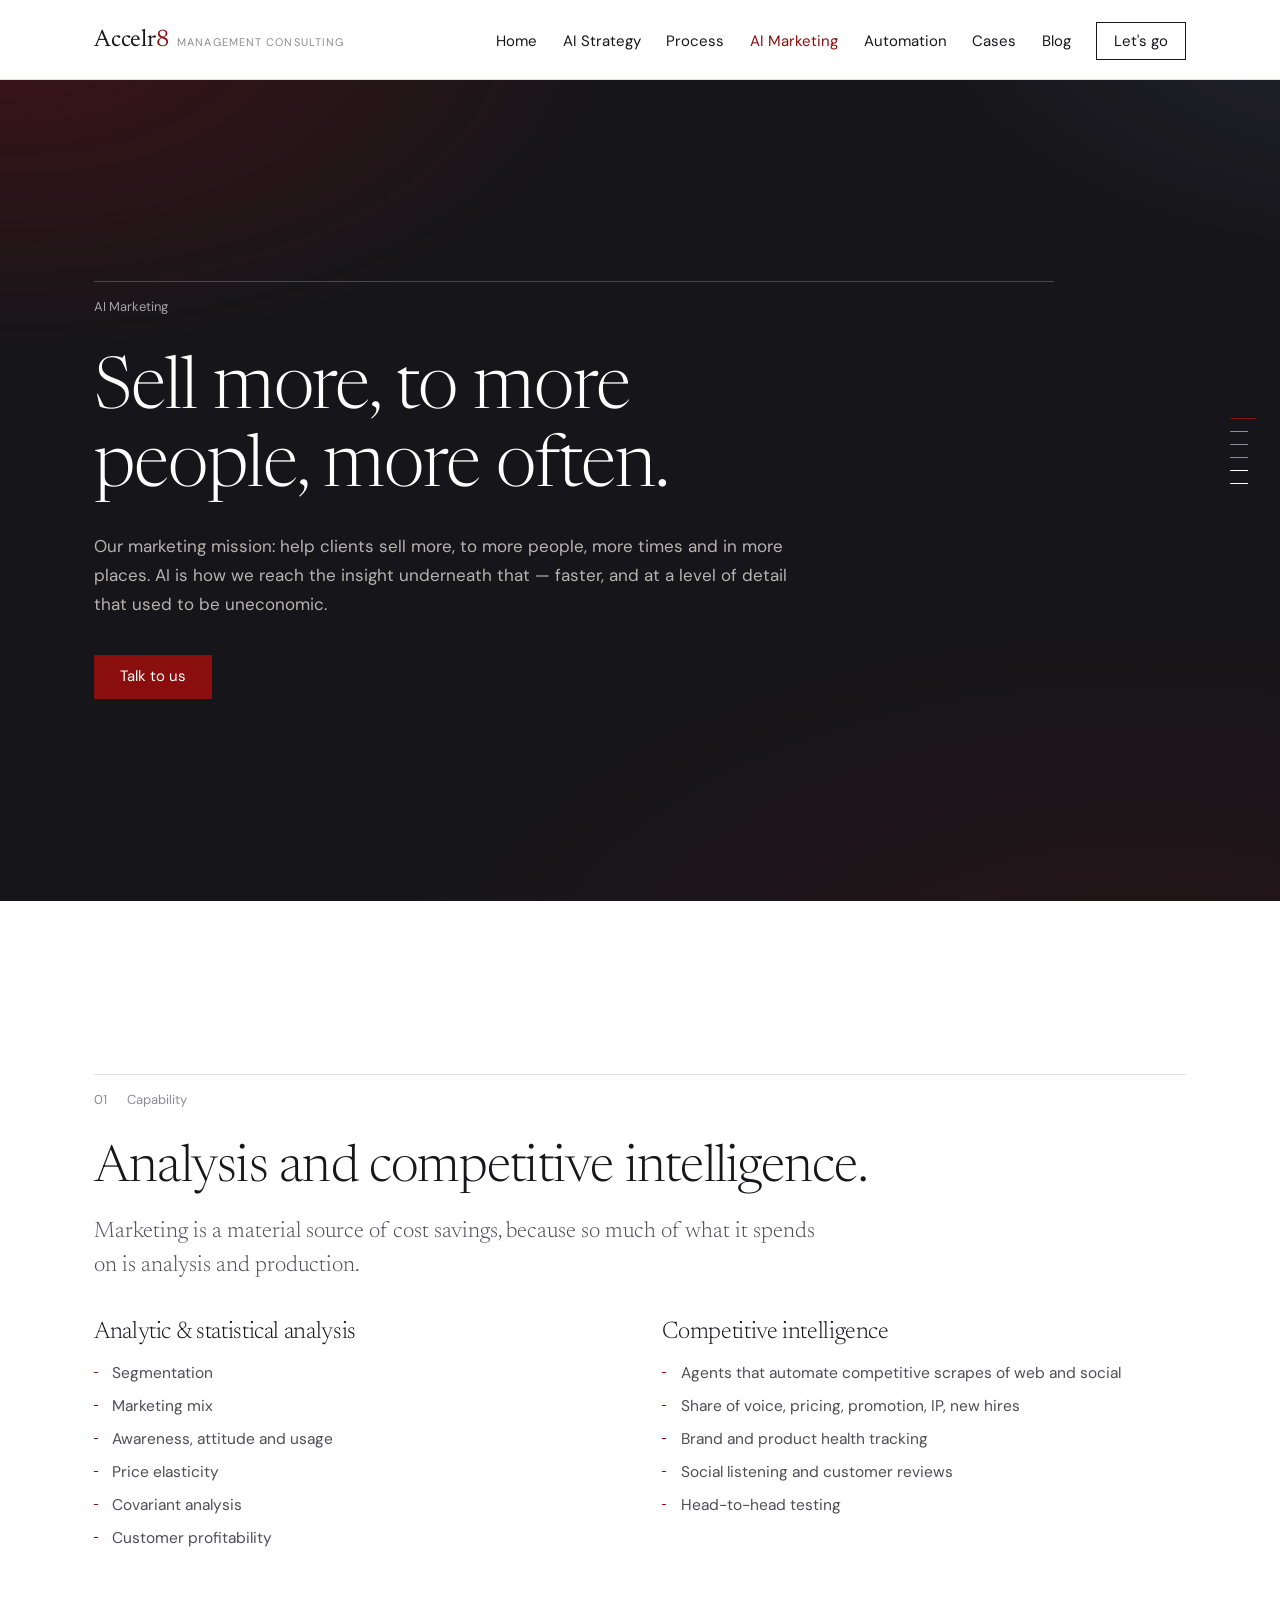
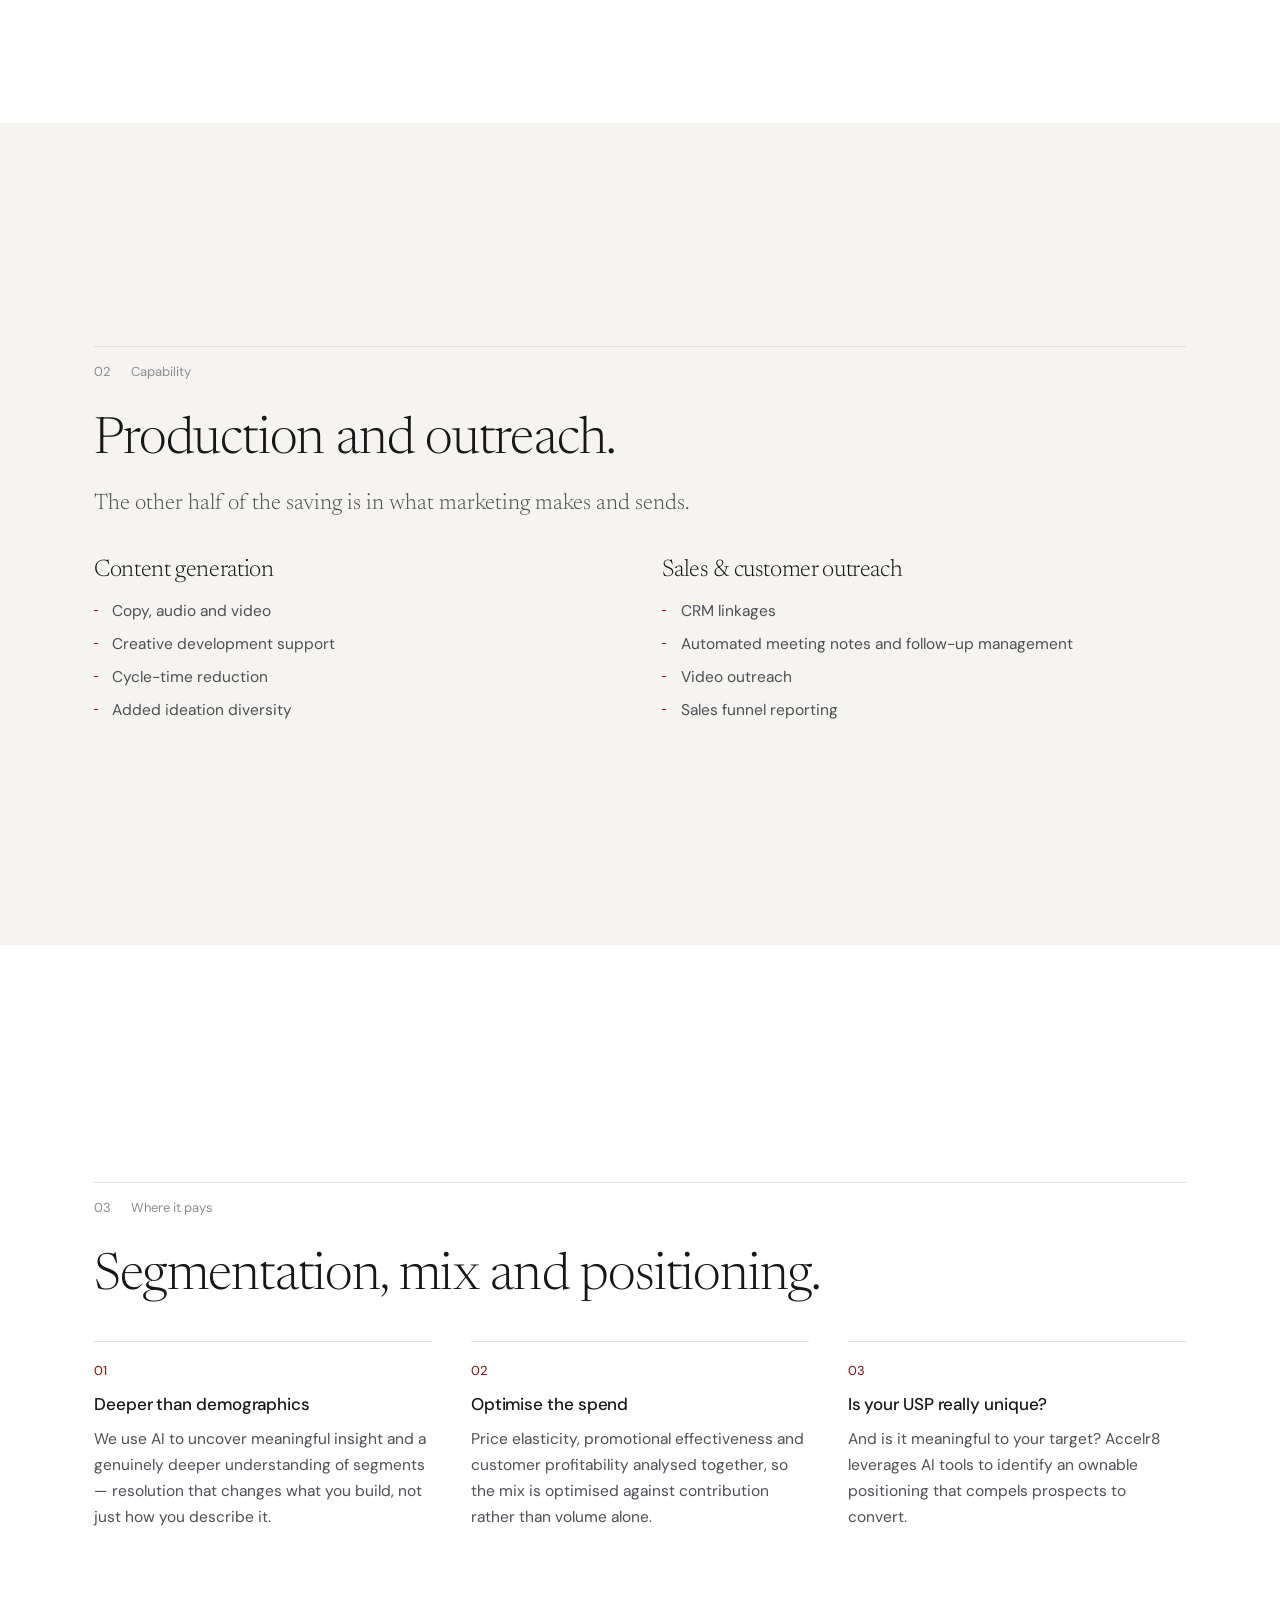
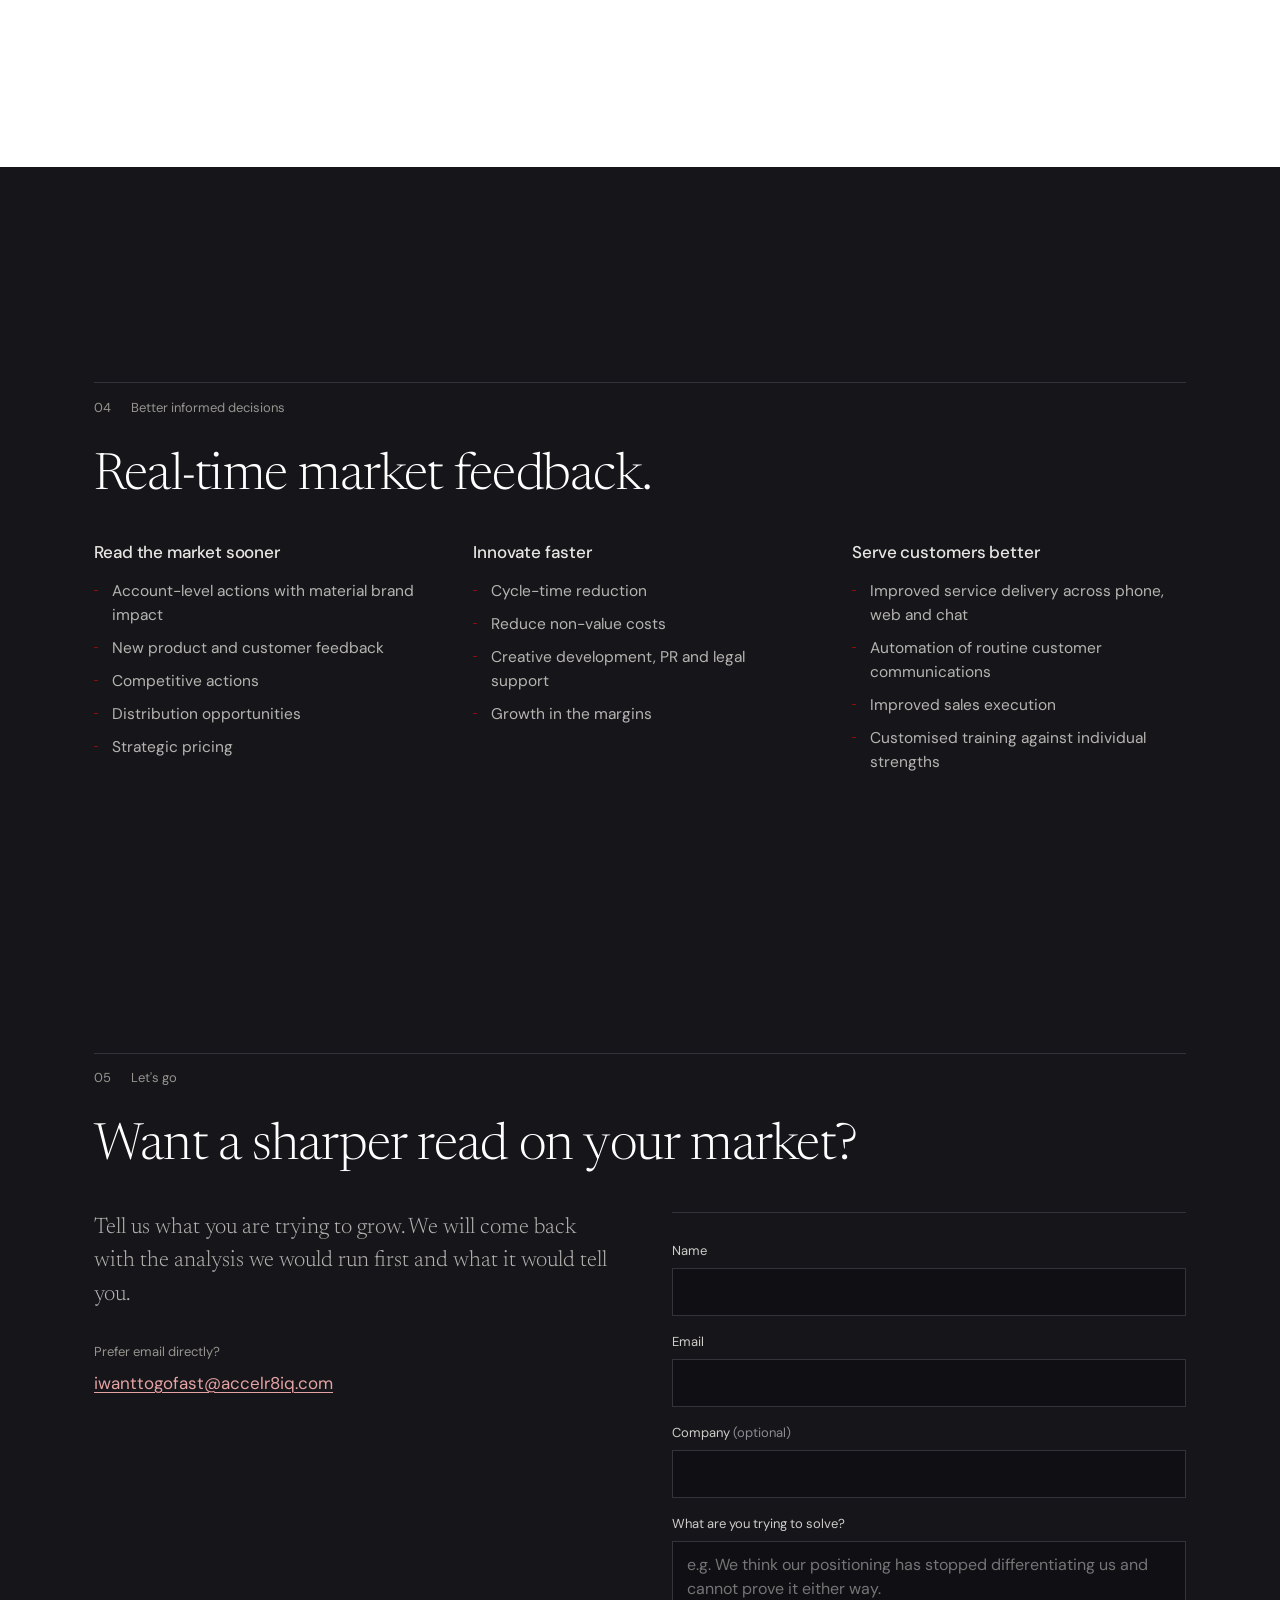
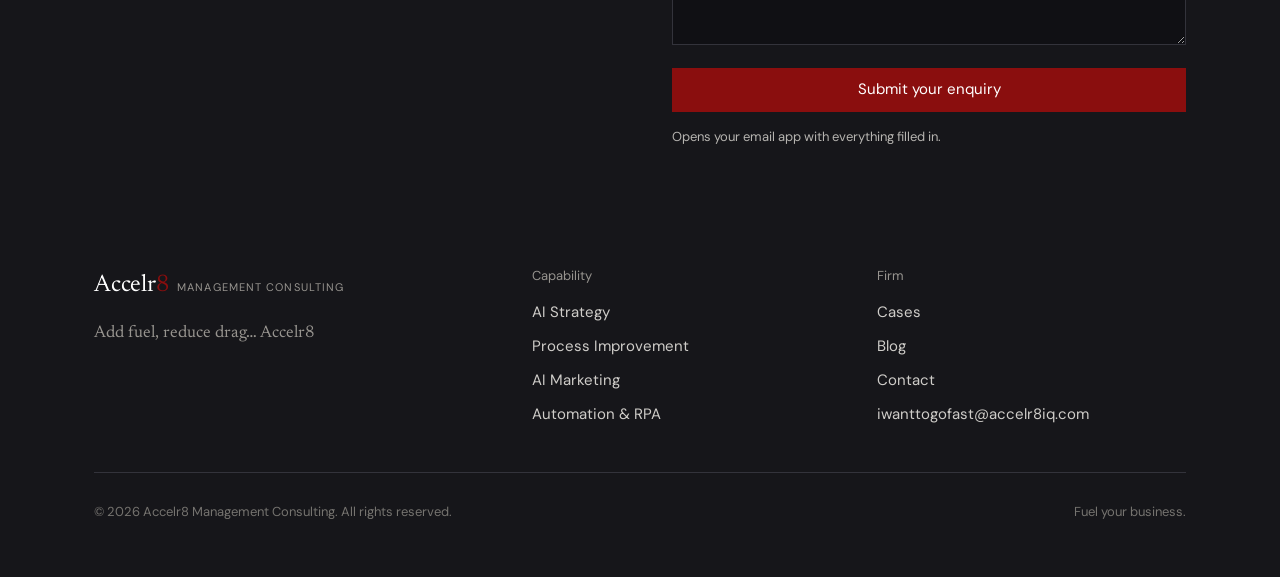
==== ai-marketing.html @ d25fd3f3 "Add AI Strategy, Process, Marketing and Automation pages Mirrors the original site's information arc" ====
<!DOCTYPE html>
<html lang="en">
<head>
<meta charset="UTF-8" />
<meta name="viewport" content="width=device-width, initial-scale=1" />
<title>AI Marketing — Accelr8 Management Consulting</title>
<meta name="description" content="Segmentation, marketing mix, brand positioning and competitive intelligence powered by AI. Accelr8 helps clients sell more, to more people, more often." />
<meta name="theme-color" content="#8a0e0e" />
<meta property="og:title" content="AI Marketing — Accelr8 Management Consulting" />
<meta property="og:description" content="Segmentation, marketing mix, brand positioning and competitive intelligence powered by AI. Accelr8 helps clients sell more, to more people, more often." />
<meta property="og:type" content="website" />
<link rel="icon" href="data:image/svg+xml,%3Csvg xmlns='http://www.w3.org/2000/svg' viewBox='0 0 32 32'%3E%3Crect width='32' height='32' fill='%2316161a'/%3E%3Ctext x='16' y='23' font-family='Georgia,serif' font-size='19' fill='%238a0e0e' text-anchor='middle'%3E8%3C/text%3E%3C/svg%3E" />
<link rel="preconnect" href="https://fonts.googleapis.com" />
<link rel="preconnect" href="https://fonts.gstatic.com" crossorigin />
<link href="https://fonts.googleapis.com/css2?family=Newsreader:ital,opsz,wght@0,6..72,200..500;1,6..72,200..400&family=DM+Sans:wght@400;500&display=swap" rel="stylesheet" />
<link rel="stylesheet" href="styles.css?v=1787877677" />
</head>
<body>
<a class="skip-link" href="#main">Skip to content</a>

<header class="site-header">
  <div class="wrap header-inner">
    <a class="brand" href="index.html" aria-label="Accelr8 Management Consulting home">
      <span class="brand-mark">Accelr<span class="n8">8</span></span>
      <span class="brand-sub">Management Consulting</span>
    </a>
    <button class="nav-toggle" type="button" aria-expanded="false" aria-controls="site-nav" aria-label="Open menu">
      <span></span><span></span><span></span>
    </button>
    <nav class="site-nav" id="site-nav" aria-label="Main">
      <ul>
        <li><a href="index.html">Home</a></li>
        <li><a href="ai-strategy.html">AI Strategy</a></li>
        <li><a href="process-improvement.html">Process</a></li>
        <li><a href="ai-marketing.html" aria-current="page">AI Marketing</a></li>
        <li><a href="automation.html">Automation</a></li>
        <li><a href="cases.html">Cases</a></li>
        <li><a href="blog.html">Blog</a></li>
        <li><a class="nav-cta" href="index.html#contact">Let's go</a></li>
      </ul>
    </nav>
  </div>
</header>

<main id="main">

  <section class="hero hero-page" data-nav-label="AI Marketing">
    <div class="wrap">
      <div class="hero-inner">
        <div class="hero-rule"><span>AI Marketing</span></div>
        <h1 class="d1">Sell more, to more people, more often.</h1>
        <p class="hero-lede">
          Our marketing mission: help clients sell more, to more people, more
          times and in more places. AI is how we reach the insight underneath
          that &mdash; faster, and at a level of detail that used to be
          uneconomic.
        </p>
        <div class="actions">
          <a class="btn btn-primary" href="#contact">Talk to us</a>
        </div>
      </div>
    </div>
  </section>

  <section data-nav-label="Analysis & intelligence">
    <div class="wrap">
      <div class="sec-head">
        <div class="rule-top"><span class="sec-n">01</span><span class="sec-label">Capability</span></div>
        <div class="head-split">
          <h2 class="d2">Analysis and competitive intelligence.</h2>
          <p class="lede">
            Marketing is a material source of cost savings, because so much of
            what it spends on is analysis and production.
          </p>
        </div>
      </div>
      <div class="cols cols-2">
        <div>
          <h3 class="d3" style="font-size:1.5rem;margin-bottom:.5rem">Analytic &amp; statistical analysis</h3>
          <ul class="marks">
            <li>Segmentation</li>
            <li>Marketing mix</li>
            <li>Awareness, attitude and usage</li>
            <li>Price elasticity</li>
            <li>Covariant analysis</li>
            <li>Customer profitability</li>
          </ul>
        </div>
        <div>
          <h3 class="d3" style="font-size:1.5rem;margin-bottom:.5rem">Competitive intelligence</h3>
          <ul class="marks">
            <li>Agents that automate competitive scrapes of web and social</li>
            <li>Share of voice, pricing, promotion, IP, new hires</li>
            <li>Brand and product health tracking</li>
            <li>Social listening and customer reviews</li>
            <li>Head-to-head testing</li>
          </ul>
        </div>
      </div>
    </div>
  </section>

  <section class="band-wash" data-nav-label="Production & outreach">
    <div class="wrap">
      <div class="sec-head">
        <div class="rule-top"><span class="sec-n">02</span><span class="sec-label">Capability</span></div>
        <div class="head-split">
          <h2 class="d2">Production and outreach.</h2>
          <p class="lede">The other half of the saving is in what marketing makes and sends.</p>
        </div>
      </div>
      <div class="cols cols-2">
        <div>
          <h3 class="d3" style="font-size:1.5rem;margin-bottom:.5rem">Content generation</h3>
          <ul class="marks">
            <li>Copy, audio and video</li>
            <li>Creative development support</li>
            <li>Cycle-time reduction</li>
            <li>Added ideation diversity</li>
          </ul>
        </div>
        <div>
          <h3 class="d3" style="font-size:1.5rem;margin-bottom:.5rem">Sales &amp; customer outreach</h3>
          <ul class="marks">
            <li>CRM linkages</li>
            <li>Automated meeting notes and follow-up management</li>
            <li>Video outreach</li>
            <li>Sales funnel reporting</li>
          </ul>
        </div>
      </div>
    </div>
  </section>

  <section data-nav-label="Segmentation, mix, positioning">
    <div class="wrap">
      <div class="sec-head">
        <div class="rule-top"><span class="sec-n">03</span><span class="sec-label">Where it pays</span></div>
        <h2 class="d2 statement-wide">Segmentation, mix and positioning.</h2>
      </div>
      <ul class="ruled-grid g3">
        <li>
          <span class="idx">01</span>
          <h3 class="t1">Deeper than demographics</h3>
          <p>We use AI to uncover meaningful insight and a genuinely deeper understanding of segments &mdash; resolution that changes what you build, not just how you describe it.</p>
        </li>
        <li>
          <span class="idx">02</span>
          <h3 class="t1">Optimise the spend</h3>
          <p>Price elasticity, promotional effectiveness and customer profitability analysed together, so the mix is optimised against contribution rather than volume alone.</p>
        </li>
        <li>
          <span class="idx">03</span>
          <h3 class="t1">Is your USP really unique?</h3>
          <p>And is it meaningful to your target? Accelr8 leverages AI tools to identify an ownable positioning that compels prospects to convert.</p>
        </li>
      </ul>
    </div>
  </section>

  <section class="band-night" data-nav-label="Real-time market feedback">
    <div class="wrap">
      <div class="sec-head">
        <div class="rule-top"><span class="sec-n">04</span><span class="sec-label">Better informed decisions</span></div>
        <h2 class="d2 statement-wide">Real-time market feedback.</h2>
      </div>
      <div class="cols cols-3">
        <div>
          <h3 class="t1" style="margin-bottom:.35rem">Read the market sooner</h3>
          <ul class="marks">
            <li>Account-level actions with material brand impact</li>
            <li>New product and customer feedback</li>
            <li>Competitive actions</li>
            <li>Distribution opportunities</li>
            <li>Strategic pricing</li>
          </ul>
        </div>
        <div>
          <h3 class="t1" style="margin-bottom:.35rem">Innovate faster</h3>
          <ul class="marks">
            <li>Cycle-time reduction</li>
            <li>Reduce non-value costs</li>
            <li>Creative development, PR and legal support</li>
            <li>Growth in the margins</li>
          </ul>
        </div>
        <div>
          <h3 class="t1" style="margin-bottom:.35rem">Serve customers better</h3>
          <ul class="marks">
            <li>Improved service delivery across phone, web and chat</li>
            <li>Automation of routine customer communications</li>
            <li>Improved sales execution</li>
            <li>Customised training against individual strengths</li>
          </ul>
        </div>
      </div>
    </div>
  </section>

  <section class="band-night" id="contact" data-nav-label="Let's go">
    <div class="wrap">
      <div class="sec-head">
        <div class="rule-top"><span class="sec-n">05</span><span class="sec-label">Let's go</span></div>
        <h2 class="d2">Want a sharper read on your market?</h2>
      </div>
      <div class="contact-grid">
        <div>
          <p class="lede">Tell us what you are trying to grow. We will come back with the analysis we would run first and what it would tell you.</p>
          <div class="contact-direct">
            <p class="k">Prefer email directly?</p>
            <a href="mailto:iwanttogofast@accelr8iq.com">iwanttogofast@accelr8iq.com</a>
          </div>
        </div>
        <form class="form-shell" id="enquiry-form" novalidate>
          <div class="field">
            <label for="ef-name">Name</label>
            <input type="text" id="ef-name" name="name" autocomplete="name" required />
          </div>
          <div class="field">
            <label for="ef-email">Email</label>
            <input type="email" id="ef-email" name="email" autocomplete="email" required />
          </div>
          <div class="field">
            <label for="ef-company">Company <span class="opt">(optional)</span></label>
            <input type="text" id="ef-company" name="company" autocomplete="organization" />
          </div>
          <div class="field">
            <label for="ef-message">What are you trying to solve?</label>
            <textarea id="ef-message" name="message" required placeholder="e.g. We think our positioning has stopped differentiating us and cannot prove it either way."></textarea>
          </div>
          <button class="btn btn-primary" type="submit" style="width:100%">Submit your enquiry</button>
          <p class="form-note" id="form-note">Opens your email app with everything filled in.</p>
        </form>
      </div>
    </div>
  </section>

</main>

<footer class="site-footer">
  <div class="wrap">
    <div class="footer-top">
      <div>
        <span class="brand">
          <span class="brand-mark">Accelr<span class="n8">8</span></span>
          <span class="brand-sub">Management Consulting</span>
        </span>
        <p class="footer-tag">Add fuel, reduce drag&hellip; Accelr8</p>
      </div>
      <div class="footer-col">
        <h4>Capability</h4>
        <ul>
          <li><a href="ai-strategy.html">AI Strategy</a></li>
          <li><a href="process-improvement.html">Process Improvement</a></li>
          <li><a href="ai-marketing.html">AI Marketing</a></li>
          <li><a href="automation.html">Automation &amp; RPA</a></li>
        </ul>
      </div>
      <div class="footer-col">
        <h4>Firm</h4>
        <ul>
          <li><a href="cases.html">Cases</a></li>
          <li><a href="blog.html">Blog</a></li>
          <li><a href="index.html#contact">Contact</a></li>
          <li><a href="mailto:iwanttogofast@accelr8iq.com">iwanttogofast@accelr8iq.com</a></li>
        </ul>
      </div>
    </div>
    <div class="footer-bottom">
      <span>&copy; <span id="year">2026</span> Accelr8 Management Consulting. All rights reserved.</span>
      <span>Fuel your business.</span>
    </div>
  </div>
</footer>

<script src="script.js?v=1787877677"></script>
</body>
</html>
---- styles.css ----
/* =========================================================
   Accelr8 Management Consulting

   Type:  Newsreader (serif) for statements, DM Sans for text
          and interface. Display weights stay at 300–400 —
          weight, not size, is what reads as institutional.
   Colour: warm neutrals, with #8A0E0E carried over from
          accelr8iq.com and used sparingly.
   ========================================================= */

:root {
  --ink:       #17171a;
  --ink-soft:  #4e4e55;
  --ink-mute:  #8b8b93;
  --crimson:   #8a0e0e;
  --crimson-d: #6d0b0b;
  --night:     #16161a;
  --night-2:   #1e1e23;
  --paper:     #ffffff;
  --wash:      #f6f4f1;   /* warm off-white */
  --wash-2:    #efece7;
  --line:      #e3e0da;
  --line-d:    #33333b;

  --wrap: 1220px;
  --gut: clamp(1.25rem, 5vw, 4.5rem);
  --header-h: 78px;

  --pad-section: clamp(2.4rem, 6vh, 6rem);
  --gap-head:    clamp(1.5rem, 4vh, 3.25rem);
  --gap-grid:    clamp(1.25rem, 3vh, 2.75rem);
  --pad-field:   clamp(0.6rem, 1.6vh, 1.15rem);

  --serif: "Newsreader", Georgia, "Times New Roman", serif;
  --sans:  "DM Sans", -apple-system, BlinkMacSystemFont, "Segoe UI", Helvetica, Arial, sans-serif;
}

*, *::before, *::after { box-sizing: border-box; }

/* Scrolling is animated in JS: native smooth scrolling is cancelled by
   scroll-snap, so the page would simply never move. */
html { scroll-behavior: auto; -webkit-text-size-adjust: 100%; }
@media (prefers-reduced-motion: reduce) {
  *, *::before, *::after { animation-duration: .01ms !important; transition-duration: .01ms !important; }
}

body {
  margin: 0;
  font-family: var(--sans);
  font-size: 1.0625rem;
  line-height: 1.68;
  font-weight: 400;
  color: var(--ink);
  background: var(--paper);
  -webkit-font-smoothing: antialiased;
}

img, video { max-width: 100%; display: block; }

/* ---------- type ---------- */

h1, h2, h3, h4 { margin: 0; font-weight: 400; }

.d1, .d2, .d3 {
  font-family: var(--serif);
  font-weight: 300;
  line-height: 1.08;
  letter-spacing: -0.015em;
  text-wrap: balance;
}
.d1 { font-size: clamp(2.75rem, 5.6vw, 4.75rem); }
.d2 { font-size: clamp(2.1rem, 4vw, 3.35rem); }
.d3 { font-size: clamp(1.6rem, 2.4vw, 2.15rem); line-height: 1.16; }

/* Sub-heads sit in the sans, at text weight — never bolded up. */
.t1 { font-family: var(--sans); font-size: 1.0625rem; font-weight: 500; letter-spacing: -0.005em; line-height: 1.4; }
.t2 { font-family: var(--sans); font-size: 0.9375rem; font-weight: 500; letter-spacing: 0.005em; line-height: 1.45; }

p { margin: 0 0 1.15em; }
p:last-child { margin-bottom: 0; }

.lede {
  font-family: var(--serif);
  font-size: clamp(1.1875rem, 1.75vw, 1.5rem);
  font-weight: 300;
  line-height: 1.5;
  color: var(--ink-soft);
  max-width: 46rem;
}
.body-lg { font-size: 1.125rem; line-height: 1.7; }
.muted { color: var(--ink-soft); }
.accent { color: var(--crimson); }

em { font-style: italic; }

a { color: var(--crimson); text-decoration-thickness: 1px; text-underline-offset: 3px; }
a:hover { color: var(--crimson-d); }

.skip-link { position: absolute; left: -9999px; top: 0; z-index: 200; background: var(--crimson); color: #fff; padding: .75rem 1.25rem; font: 500 .875rem/1 var(--sans); }
.skip-link:focus { left: 0; }
.sr-only { position: absolute; width: 1px; height: 1px; padding: 0; margin: -1px; overflow: hidden; clip: rect(0 0 0 0); white-space: nowrap; border: 0; }
:focus-visible { outline: 1px solid var(--crimson); outline-offset: 3px; }

/* ---------- layout ---------- */

.wrap { width: 100%; max-width: var(--wrap); margin-inline: auto; padding-inline: var(--gut); }
section { padding-block: var(--pad-section); }

.band-wash  { background: var(--wash); }
.band-wash2 { background: var(--wash-2); }
.band-night { background: var(--night); color: #e8e6e2; }
.band-night .d1, .band-night .d2, .band-night .d3 { color: #fff; }
.band-night .lede, .band-night p { color: #b6b4b0; }
.band-night .muted { color: #a3a19d; }
.band-night .rule-top { border-color: var(--line-d); }
.band-night .sec-n, .band-night .sec-label { color: #97948f; }

/* ---------- section header ----------
   A hairline across the full measure, a quiet index and label
   sitting on it, then the statement. This replaces the small
   tracked-out badge sitting on top of a headline.            */

.sec-head { margin-bottom: var(--gap-head); }

.rule-top {
  display: flex; align-items: baseline; gap: 1.25rem;
  padding-top: .85rem;
  border-top: 1px solid var(--line);
  margin-bottom: clamp(1.5rem, 3.5vh, 2.75rem);
}
.sec-n { font-family: var(--sans); font-size: .8125rem; font-weight: 400; color: var(--ink-mute); font-variant-numeric: tabular-nums; }
.sec-label { font-family: var(--sans); font-size: .8125rem; font-weight: 400; color: var(--ink-mute); }

/* Every section header is the same shape: the statement runs the full
   measure, the supporting lede sits beneath it at a readable line length.
   `ch` is never used to size these containers — it resolves against the
   container's own font size (the body's), not the heading's, which is what
   previously stranded headings in the left half of the page. */
.sec-head > h1,
.sec-head > h2,
.head-split > h1,
.head-split > h2 { max-width: 100%; }

.sec-head .lede,
.head-split .lede { margin-top: 1.15rem; max-width: 46rem; }

.head-split { display: block; }

/* ---------- editorial columns ---------- */

.cols { display: grid; gap: clamp(1.5rem, 3.5vw, 3.5rem); }
@media (min-width: 820px) { .cols-2 { grid-template-columns: 1fr 1fr; } }
@media (min-width: 820px) { .cols-3 { grid-template-columns: repeat(3, 1fr); } }
@media (min-width: 820px) { .cols-4 { grid-template-columns: repeat(4, 1fr); } }
/* asymmetric: statement | supporting */
@media (min-width: 900px) { .cols-57 { grid-template-columns: 5fr 7fr; } }
@media (min-width: 900px) { .cols-75 { grid-template-columns: 7fr 5fr; } }

/* ---------- ruled list — replaces the card grid ---------- */

.ruled { list-style: none; margin: 0; padding: 0; display: grid; gap: 0; }
.ruled > li { border-top: 1px solid var(--line); padding: clamp(1rem, 2.4vh, 1.6rem) 0; }
.ruled > li:last-child { border-bottom: 1px solid var(--line); }
.band-night .ruled > li { border-color: var(--line-d); }

/* Grid of ruled items: hairline above each, no boxes. */
.ruled-grid { list-style: none; margin: 0; padding: 0; display: grid; gap: clamp(1.5rem, 3vw, 3rem); }
@media (min-width: 820px) { .ruled-grid.g2 { grid-template-columns: repeat(2, 1fr); } }
@media (min-width: 820px) { .ruled-grid.g3 { grid-template-columns: repeat(3, 1fr); } }
@media (min-width: 900px) { .ruled-grid.g4 { grid-template-columns: repeat(4, 1fr); } }
.ruled-grid > li { border-top: 1px solid var(--line); padding-top: clamp(.9rem, 2vh, 1.35rem); }
.band-night .ruled-grid > li { border-color: var(--line-d); }
.ruled-grid .idx { display: block; font-size: .8125rem; color: var(--crimson); margin-bottom: .7rem; font-variant-numeric: tabular-nums; }
.ruled-grid h3 { margin-bottom: .55rem; }
.ruled-grid p { color: var(--ink-soft); font-size: .9688rem; }

/* Plain marker list */
.marks { list-style: none; margin: .85rem 0 0; padding: 0; }
.marks li { position: relative; padding-left: 1.15rem; margin-bottom: clamp(.35rem, 1vh, .6rem); color: var(--ink-soft); font-size: .9688rem; line-height: 1.55; }
.marks li::before { content: ""; position: absolute; left: 0; top: .72em; width: 4px; height: 1px; background: var(--crimson); }
.marks li:last-child { margin-bottom: 0; }
.band-night .marks li { color: #b6b4b0; }

/* Numbered challenge list */
.numbered { list-style: none; margin: 0; padding: 0; counter-reset: nb; }
.numbered > li {
  counter-increment: nb;
  display: grid; grid-template-columns: 2.4rem 1fr; gap: 0 .5rem;
  border-top: 1px solid var(--line);
  padding: clamp(.85rem, 2vh, 1.35rem) 0;
}
.numbered > li:last-child { border-bottom: 1px solid var(--line); }
.numbered > li::before {
  content: counter(nb, decimal-leading-zero);
  font-size: .8125rem; color: var(--crimson); padding-top: .35rem;
  font-variant-numeric: tabular-nums;
}
.numbered p { color: var(--ink-soft); font-size: .9688rem; margin: .3rem 0 0; }
.band-night .numbered > li { border-color: var(--line-d); }
.band-night .numbered p { color: #b6b4b0; }

/* Engagement stages: index, body, timing — ruled, not boxed. */
.stages { list-style: none; margin: 0; padding: 0; counter-reset: st; }
.stages > li { counter-increment: st; border-top: 1px solid var(--line); padding: clamp(.9rem, 2.2vh, 1.6rem) 0; display: grid; gap: .35rem 2.5rem; }
@media (min-width: 820px) { .stages > li { grid-template-columns: 3rem 1fr 11rem; align-items: start; } }
.stages > li:last-child { border-bottom: 1px solid var(--line); }
.stages .n { font-size: .8125rem; color: var(--crimson); padding-top: .3rem; font-variant-numeric: tabular-nums; }
.stages .when { font-size: .8125rem; color: var(--ink-mute); padding-top: .35rem; }
.stages p { color: var(--ink-soft); font-size: .9688rem; margin: .3rem 0 0; }
.band-night .stages > li { border-color: var(--line-d); }
.band-night .stages p { color: #b6b4b0; }

/* ---------- header ---------- */

.site-header { position: sticky; top: 0; z-index: 100; background: rgba(255,255,255,.95); backdrop-filter: saturate(180%) blur(10px); border-bottom: 1px solid var(--line); }
.header-inner { display: flex; align-items: center; justify-content: space-between; gap: 1.5rem; min-height: var(--header-h); }

.brand { display: flex; align-items: baseline; gap: .55rem; text-decoration: none; color: var(--ink); }
.brand-mark { font-family: var(--serif); font-size: 1.5rem; font-weight: 400; letter-spacing: -.01em; }
.brand-mark .n8 { color: var(--crimson); }
.brand-sub { font-size: .6875rem; letter-spacing: .1em; text-transform: uppercase; color: var(--ink-mute); }

.nav-toggle { display: none; width: 44px; height: 44px; padding: 0; margin-right: -.5rem; background: none; border: 0; cursor: pointer; }
.nav-toggle span { display: block; width: 22px; height: 1px; margin: 6px auto; background: var(--ink); transition: transform .2s ease, opacity .2s ease; }
.nav-toggle[aria-expanded="true"] span:nth-child(1) { transform: translateY(7px) rotate(45deg); }
.nav-toggle[aria-expanded="true"] span:nth-child(2) { opacity: 0; }
.nav-toggle[aria-expanded="true"] span:nth-child(3) { transform: translateY(-7px) rotate(-45deg); }

.site-nav ul { display: flex; align-items: center; gap: 1.6rem; list-style: none; margin: 0; padding: 0; }
.site-nav a { font-size: .9375rem; font-weight: 400; color: var(--ink); text-decoration: none; padding-block: .35rem; white-space: nowrap; }
.site-nav a:hover { color: var(--crimson); }
.site-nav a[aria-current="page"] { color: var(--crimson); }
.site-nav .nav-cta { border: 1px solid var(--ink); padding: .5rem 1.05rem; }
.site-nav .nav-cta:hover { background: var(--ink); color: #fff; }

@media (max-width: 960px) {
  .nav-toggle { display: block; }
  .site-nav { position: absolute; inset: 100% 0 auto; display: none; background: var(--paper); border-bottom: 1px solid var(--line); padding: .5rem var(--gut) 1.5rem; }
  .site-nav.open { display: block; }
  .site-nav ul { flex-direction: column; align-items: stretch; gap: 0; }
  .site-nav li { border-top: 1px solid var(--line); }
  .site-nav a { display: block; padding: .95rem 0; }
  .site-nav .nav-cta { display: inline-block; margin-top: 1rem; }
}

/* ---------- hero ---------- */

.hero {
  position: relative; overflow: hidden; isolation: isolate;
  background: var(--night); color: #fff;
  padding-block: clamp(3rem, 8vh, 7rem);
}

/* Looping background footage, as on accelr8iq.com. The gradient below sits
   on top of it, so the hero is fully composed before the video arrives —
   and still reads correctly if it never does. */
.hero-media { position: absolute; inset: 0; z-index: 0; overflow: hidden; }
.hero-media video { width: 100%; height: 100%; object-fit: cover; display: block; }

/* Scrim: keeps white type legible over whatever frame is showing. Weighted
   to the left, where the copy sits, so the footage stays visible on the right. */
.hero-media::after {
  content: ""; position: absolute; inset: 0;
  background:
    linear-gradient(90deg, rgba(12,12,15,.72) 0%, rgba(12,12,15,.45) 48%, rgba(12,12,15,.2) 100%),
    linear-gradient(180deg, rgba(12,12,15,.72) 0%, rgba(12,12,15,.55) 45%, rgba(12,12,15,.86) 100%);
}

.hero::before {
  content: ""; position: absolute; inset: -20%; z-index: 1; pointer-events: none;
  background:
    radial-gradient(55% 45% at 15% 10%, rgba(138,14,14,.34), transparent 62%),
    radial-gradient(45% 40% at 92% 6%, rgba(90,88,120,.22), transparent 60%),
    radial-gradient(65% 55% at 78% 96%, rgba(138,14,14,.14), transparent 66%);
}
.hero > .wrap { position: relative; z-index: 2; }

/* Don't pull ~7MB of video onto a phone, and don't autoplay motion for
   anyone who has asked not to see it. The gradient hero stands on its own. */
@media (max-width: 899px) { .hero-media video { display: none; } }
@media (prefers-reduced-motion: reduce) { .hero-media video { display: none; } }
.hero-inner { max-width: 60rem; }
.hero .d1 { color: #fff; }
.hero-rule { border-top: 1px solid rgba(255,255,255,.22); padding-top: .85rem; margin-bottom: clamp(1.5rem, 4vh, 2.75rem); display: flex; gap: 1.25rem; }
.hero-rule span { font-size: .8125rem; color: rgba(255,255,255,.6); }
.hero-sub { font-family: var(--serif); font-size: clamp(1.25rem, 2.2vw, 1.75rem); font-weight: 300; color: #fff; margin: 1.35rem 0 0; }
.hero-sub .sep { color: var(--crimson); padding-inline: .45rem; }
.hero-lede { margin-top: 1.5rem; font-size: 1.0625rem; line-height: 1.7; color: #b6b4b0; max-width: 44rem; }

.hero-page { padding-block: clamp(2.75rem, 7vh, 6rem); }

/* ---------- buttons ---------- */

.actions { display: flex; flex-wrap: wrap; gap: .75rem; margin-top: clamp(1.75rem, 4vh, 2.75rem); }
.btn { display: inline-flex; align-items: center; justify-content: center; padding: .85rem 1.55rem; border: 1px solid transparent; font: 400 .9375rem/1 var(--sans); text-decoration: none; cursor: pointer; transition: background-color .16s ease, color .16s ease, border-color .16s ease; }
.btn-primary { background: var(--crimson); color: #fff; }
.btn-primary:hover { background: var(--crimson-d); color: #fff; }
.btn-ghost { background: transparent; color: #fff; border-color: rgba(255,255,255,.38); }
.btn-ghost:hover { background: rgba(255,255,255,.09); color: #fff; border-color: #fff; }
.btn-line { background: transparent; color: var(--ink); border-color: var(--ink); }
.btn-line:hover { background: var(--ink); color: #fff; }

/* ---------- statistics ---------- */

.figures { display: grid; gap: clamp(1.5rem, 3vw, 3rem); }
@media (min-width: 760px) { .figures.f2 { grid-template-columns: repeat(2, 1fr); } }
@media (min-width: 760px) { .figures.f3 { grid-template-columns: repeat(3, 1fr); } }
.figure { border-top: 1px solid var(--line); padding-top: clamp(.9rem, 2vh, 1.35rem); }
.band-night .figure { border-color: var(--line-d); }
.figure .n { font-family: var(--serif); font-weight: 300; font-size: clamp(2.5rem, 5vw, 4rem); line-height: 1; letter-spacing: -.02em; color: var(--ink); }
.band-night .figure .n { color: #fff; }
.figure .n .u { font-size: .38em; letter-spacing: 0; }
.figure .cap { margin-top: .8rem; font-size: .9375rem; line-height: 1.5; color: var(--ink-soft); max-width: 28ch; }
.band-night .figure .cap { color: #b6b4b0; }
.figure .src { margin-top: .55rem; font-size: .8125rem; color: var(--ink-mute); }

/* ---------- pull statement ---------- */

/* Retained so existing markup keeps working; the width cap is gone. */
.statement, .statement-wide { max-width: 100%; }
.statement .src { margin-top: 1.5rem; font-size: .8125rem; color: var(--ink-mute); }
.band-night .statement .src { color: #97948f; }

/* ---------- comparison (Big Co. vs Accelr8) ---------- */

.versus { display: grid; gap: 0; }
@media (min-width: 900px) { .versus { grid-template-columns: 1fr 1fr; } }
.versus > div { padding: clamp(1.4rem, 3vh, 2.25rem) 0; border-top: 1px solid var(--line); }
@media (min-width: 900px) {
  .versus > div:first-child { padding-right: clamp(2rem, 4vw, 4rem); }
  .versus > div:last-child { padding-left: clamp(2rem, 4vw, 4rem); border-left: 1px solid var(--line); }
}
.versus .who { font-size: .8125rem; color: var(--ink-mute); margin-bottom: .9rem; }
.versus .who.is-us { color: var(--crimson); }
.band-night .versus > div { border-color: var(--line-d); }

/* ---------- table ---------- */

.table-scroll { overflow-x: auto; -webkit-overflow-scrolling: touch; }
table { width: 100%; border-collapse: collapse; min-width: 640px; font-size: .9375rem; }
thead th { text-align: left; font-size: .8125rem; font-weight: 400; color: var(--ink-mute); padding: 0 1.25rem .85rem 0; border-bottom: 1px solid var(--ink); }
tbody td { padding: clamp(.7rem,1.7vh,1.1rem) 1.25rem clamp(.7rem,1.7vh,1.1rem) 0; border-bottom: 1px solid var(--line); vertical-align: top; color: var(--ink-soft); }
tbody td:first-child { color: var(--ink); }
thead th:last-child, tbody td:last-child { padding-right: 0; }

/* ---------- case study ---------- */

.case-head { display: flex; flex-wrap: wrap; align-items: baseline; gap: .4rem 1.25rem; margin-bottom: clamp(1rem, 2.4vh, 1.6rem); }
.case-sector { font-size: .8125rem; color: var(--ink-mute); }
.case-body { display: grid; gap: clamp(1.35rem, 3vw, 3.25rem); }
@media (min-width: 900px) { .case-body { grid-template-columns: 7fr 5fr; } }
.case-body h3 { margin: clamp(1.1rem, 2.4vh, 1.9rem) 0 .6rem; }
.case-body h3:first-child { margin-top: 0; }
.case-body p, .case-body li { color: var(--ink-soft); }
.case-results { align-self: start; border-top: 1px solid var(--ink); padding-top: clamp(.9rem, 2vh, 1.3rem); }
.case-results h3 { margin: 0 0 1rem; font-size: .8125rem; font-weight: 400; color: var(--ink-mute); }
.case-results ul { list-style: none; margin: 0; padding: 0; }
.case-results li { border-top: 1px solid var(--line); padding: clamp(.55rem,1.5vh,.8rem) 0; color: var(--ink); font-size: .9375rem; line-height: 1.5; }
.case-results li:first-child { border-top: 0; padding-top: 0; }

/* ---------- blog ---------- */

.posts { list-style: none; margin: 0; padding: 0; }
.posts > li { border-top: 1px solid var(--line); }
.posts > li:last-child { border-bottom: 1px solid var(--line); }
.posts a.post {
  display: grid; gap: .35rem 2.5rem; padding: clamp(1.1rem, 2.6vh, 1.9rem) 0;
  text-decoration: none; color: inherit;
}
@media (min-width: 820px) { .posts a.post { grid-template-columns: 1fr 13rem; align-items: start; } }
.posts a.post:hover h3 { color: var(--crimson); }
.posts h3 { font-family: var(--serif); font-weight: 300; font-size: clamp(1.4rem, 2.2vw, 1.9rem); line-height: 1.2; margin-bottom: .5rem; }
.posts p { color: var(--ink-soft); font-size: .9688rem; margin: 0; max-width: 60ch; }
.post-meta { font-size: .8125rem; color: var(--ink-mute); line-height: 1.6; }
.post-meta .by { display: block; color: var(--ink); }
.tags { margin-top: .8rem; display: flex; flex-wrap: wrap; gap: .35rem .5rem; }
.tags span { font-size: .6875rem; letter-spacing: .06em; text-transform: uppercase; color: var(--ink-mute); border: 1px solid var(--line); padding: .18rem .5rem; }

/* ---------- long-form article ---------- */
/* Articles scroll as documents: the one-section-per-viewport rule is turned
   off here, because prose must never be forced into screen-sized blocks. */
body.doc main > section { min-height: 0; display: block; scroll-snap-align: none; }
body.doc { }

.prose { max-width: 44rem; }
.prose > * + * { margin-top: 1.15em; }
.prose p { margin: 0; color: var(--ink-soft); }
.prose h3 { font-family: var(--serif); font-weight: 400; font-size: 1.375rem; color: var(--ink); margin-top: 2.2em; }
.prose ul, .prose ol { margin: 0; padding-left: 1.15rem; color: var(--ink-soft); }
.prose li { margin-bottom: .55rem; }
.prose li > ul, .prose li > ol { margin-top: .5rem; }
.prose blockquote {
  margin: 2em 0; padding-left: 1.35rem; border-left: 2px solid var(--crimson);
  font-family: var(--serif); font-weight: 300; font-size: clamp(1.2rem, 2vw, 1.55rem);
  line-height: 1.35; color: var(--ink);
}
.prose blockquote cite { display: block; margin-top: .7rem; font: 400 .8125rem/1.5 var(--sans); font-style: normal; color: var(--ink-mute); }
.prose .refs { margin-top: 2.5em; border-top: 1px solid var(--line); padding-top: 1.1rem; }
.prose .refs h3 { margin-top: 0; font-size: .8125rem; font-family: var(--sans); color: var(--ink-mute); }
.prose .refs ul { list-style: none; padding: 0; font-size: .875rem; word-break: break-word; }

.article-meta { display: flex; flex-wrap: wrap; gap: .4rem 1.5rem; font-size: .8125rem; color: rgba(255,255,255,.65); margin-top: 1.35rem; }
.article-meta .by { color: #fff; }

.back-link { display: inline-block; margin-top: clamp(2rem, 4vh, 3rem); font-size: .9375rem; }

/* ---------- newsletter ---------- */
.signup { display: flex; flex-wrap: wrap; gap: .6rem; margin-top: 1.35rem; max-width: 32rem; }
.signup input { flex: 1 1 15rem; padding: .7rem .85rem; font: 400 1rem/1.5 var(--sans); color: #f2f0ed; background: #101014; border: 1px solid var(--line-d); }
.signup input:focus { outline: 1px solid var(--crimson); border-color: var(--crimson); }

/* ---------- contact ---------- */

.contact-grid { display: grid; gap: clamp(2rem, 5vw, 4.5rem); align-items: start; }
@media (min-width: 900px) { .contact-grid { grid-template-columns: 1fr 1fr; } }
.form-shell { border-top: 1px solid var(--line-d); padding-top: clamp(1.25rem, 3vh, 2rem); }
.field { margin-bottom: var(--pad-field); }
.field label { display: block; font-size: .8125rem; margin-bottom: .4rem; color: #cfcdc9; }
.field .opt { color: #8b8b93; }
.field input, .field textarea { width: 100%; padding: .7rem .85rem; font: 400 1rem/1.5 var(--sans); color: #f2f0ed; background: #101014; border: 1px solid var(--line-d); }
.field textarea { min-height: 6.5rem; resize: vertical; }
.field input:focus, .field textarea:focus { outline: 1px solid var(--crimson); border-color: var(--crimson); }
.form-note { font-size: .8125rem; color: #97948f; margin-top: .85rem; }
.form-note.is-error { color: #ff9a92; }
.contact-direct { margin-top: 1.75rem; }
.contact-direct .k { font-size: .8125rem; color: #97948f; margin-bottom: .4rem; }
.contact-direct a { font-size: 1.0625rem; color: #e5a3a3; }

/* ---------- footer ---------- */

.site-footer { background: var(--night); color: #97948f; padding-block: clamp(2.5rem, 6vh, 4.5rem); font-size: .9375rem; }
.footer-top { display: grid; gap: 2.25rem; padding-bottom: 2.25rem; border-bottom: 1px solid var(--line-d); }
@media (min-width: 760px) { .footer-top { grid-template-columns: 1.3fr 1fr 1fr; } }
.site-footer .brand { color: #fff; }
.site-footer .brand-sub { color: #97948f; }
.footer-tag { margin-top: .9rem; color: #97948f; max-width: 28ch; font-family: var(--serif); font-size: 1.0625rem; }
.footer-col h4 { font-size: .8125rem; font-weight: 400; color: #97948f; margin-bottom: .85rem; }
.footer-col ul { list-style: none; margin: 0; padding: 0; }
.footer-col li { margin-bottom: .55rem; }
.footer-col a { color: #cfcdc9; text-decoration: none; }
.footer-col a:hover { color: #fff; text-decoration: underline; }
.footer-bottom { display: flex; flex-wrap: wrap; gap: .6rem 2rem; justify-content: space-between; padding-top: 1.75rem; font-size: .8125rem; color: #75736f; }

/* =========================================================
   Screen layout — one section per viewport, never clipped.
   ========================================================= */

@media (min-width: 900px) and (min-height: 620px) {
  html { scroll-snap-type: y proximity; scroll-padding-top: var(--header-h); }
  main > section { min-height: calc(100svh - var(--header-h)); display: flex; flex-direction: column; justify-content: center; scroll-snap-align: start; }
  main > section > .wrap { width: 100%; }
  .site-footer { scroll-snap-align: end; }
}
@media (min-width: 900px) and (max-height: 619px) {
  html { scroll-snap-type: y proximity; scroll-padding-top: var(--header-h); }
  main > section { scroll-snap-align: start; }
}

/* =========================================================
   Transitions & wayfinding
   ========================================================= */

@view-transition { navigation: auto; }
::view-transition-old(root) { animation: tx-out .2s ease both; }
::view-transition-new(root) { animation: tx-in .3s ease both; }
@keyframes tx-out { to { opacity: 0; } }
@keyframes tx-in { from { opacity: 0; transform: translateY(6px); } }

html.js-tx [data-rv] { opacity: 0; transform: translateY(12px); }
html.js-tx [data-rv].rv-in {
  opacity: 1; transform: none;
  transition: opacity .6s cubic-bezier(.22,.61,.36,1), transform .6s cubic-bezier(.22,.61,.36,1);
  transition-delay: var(--rv-d, 0ms);
}

.tx-progress { position: fixed; top: calc(var(--header-h) - 1px); left: 0; height: 1px; width: 0; background: var(--crimson); z-index: 99; pointer-events: none; transition: width .1s linear; }

.tx-rail { position: fixed; right: 1.5rem; top: 50%; transform: translateY(-50%); z-index: 95; display: none; flex-direction: column; gap: .75rem; margin: 0; padding: 0; list-style: none; }
@media (min-width: 1180px) and (min-height: 620px) { .tx-rail { display: flex; } }
.tx-rail button { position: relative; display: block; width: 18px; height: 1px; padding: 0; border: 0; background: var(--ink-mute); opacity: .45; cursor: pointer; transition: opacity .2s ease, background-color .2s ease, width .2s ease; }
.tx-rail button:hover { opacity: 1; width: 26px; }
.tx-rail button[aria-current="true"] { background: var(--crimson); opacity: 1; width: 26px; }
.tx-rail button.on-dark { background: #fff; }
.tx-rail button.on-dark[aria-current="true"] { background: var(--crimson); }
.tx-rail button::after {
  content: attr(data-label); position: absolute; right: 2.1rem; top: 50%; transform: translateY(-50%);
  padding: .25rem .55rem; background: var(--ink); color: #fff; font: 400 .75rem/1.3 var(--sans);
  white-space: nowrap; opacity: 0; pointer-events: none; transition: opacity .15s ease;
}
.tx-rail button:hover::after, .tx-rail button:focus-visible::after { opacity: 1; }

@media (prefers-reduced-motion: reduce) {
  html.js-tx [data-rv] { opacity: 1; transform: none; }
  .tx-progress, .tx-rail button { transition: none; }
  ::view-transition-old(root), ::view-transition-new(root) { animation: none; }
}

/* Short laptop screens: tighten the densest blocks a notch so every section
   still lands inside one viewport without cutting copy. */
@media (min-width: 900px) and (max-height: 830px) {
  .form-shell .field { margin-bottom: .5rem; }
  .form-shell .field textarea { min-height: 4.75rem; }
  .form-shell .field input, .form-shell .field textarea { padding: .55rem .8rem; }
  .contact-direct { margin-top: 1.1rem; }
  .case-body p, .case-body li { font-size: .9375rem; }
  .marks li { margin-bottom: .32rem; }
  .figures { gap: clamp(1.1rem, 2.4vw, 2rem); }

  /* Interior page heroes: a slightly smaller display size and a wider
     measure, so a long headline costs two lines instead of three. */
  .hero-page .hero-inner { max-width: 56rem; }
  .hero-page .d1 { font-size: clamp(2.25rem, 4.2vw, 3.4rem); }
  .hero-page .hero-lede { margin-top: 1.1rem; }
  .hero-page .actions { margin-top: 1.4rem; }

  #contact .sec-head { margin-bottom: clamp(.9rem, 2vh, 1.6rem); }
  #contact .lede { font-size: 1.0625rem; line-height: 1.5; }
  #contact .form-note { margin-top: .55rem; }
  #contact .btn { padding-block: .72rem; }
}

/* Narrow desktop + short screen is the tightest combination: the case grid's
   columns are already slim, so the prose steps down one more notch. */
@media (min-width: 900px) and (max-width: 1200px) and (max-height: 830px) {
  .case-body p, .case-body li { font-size: .9063rem; line-height: 1.55; }
  .case-results li { padding: .5rem 0; }
  .case-body h3 { margin-top: clamp(.9rem, 2vh, 1.5rem); }
}
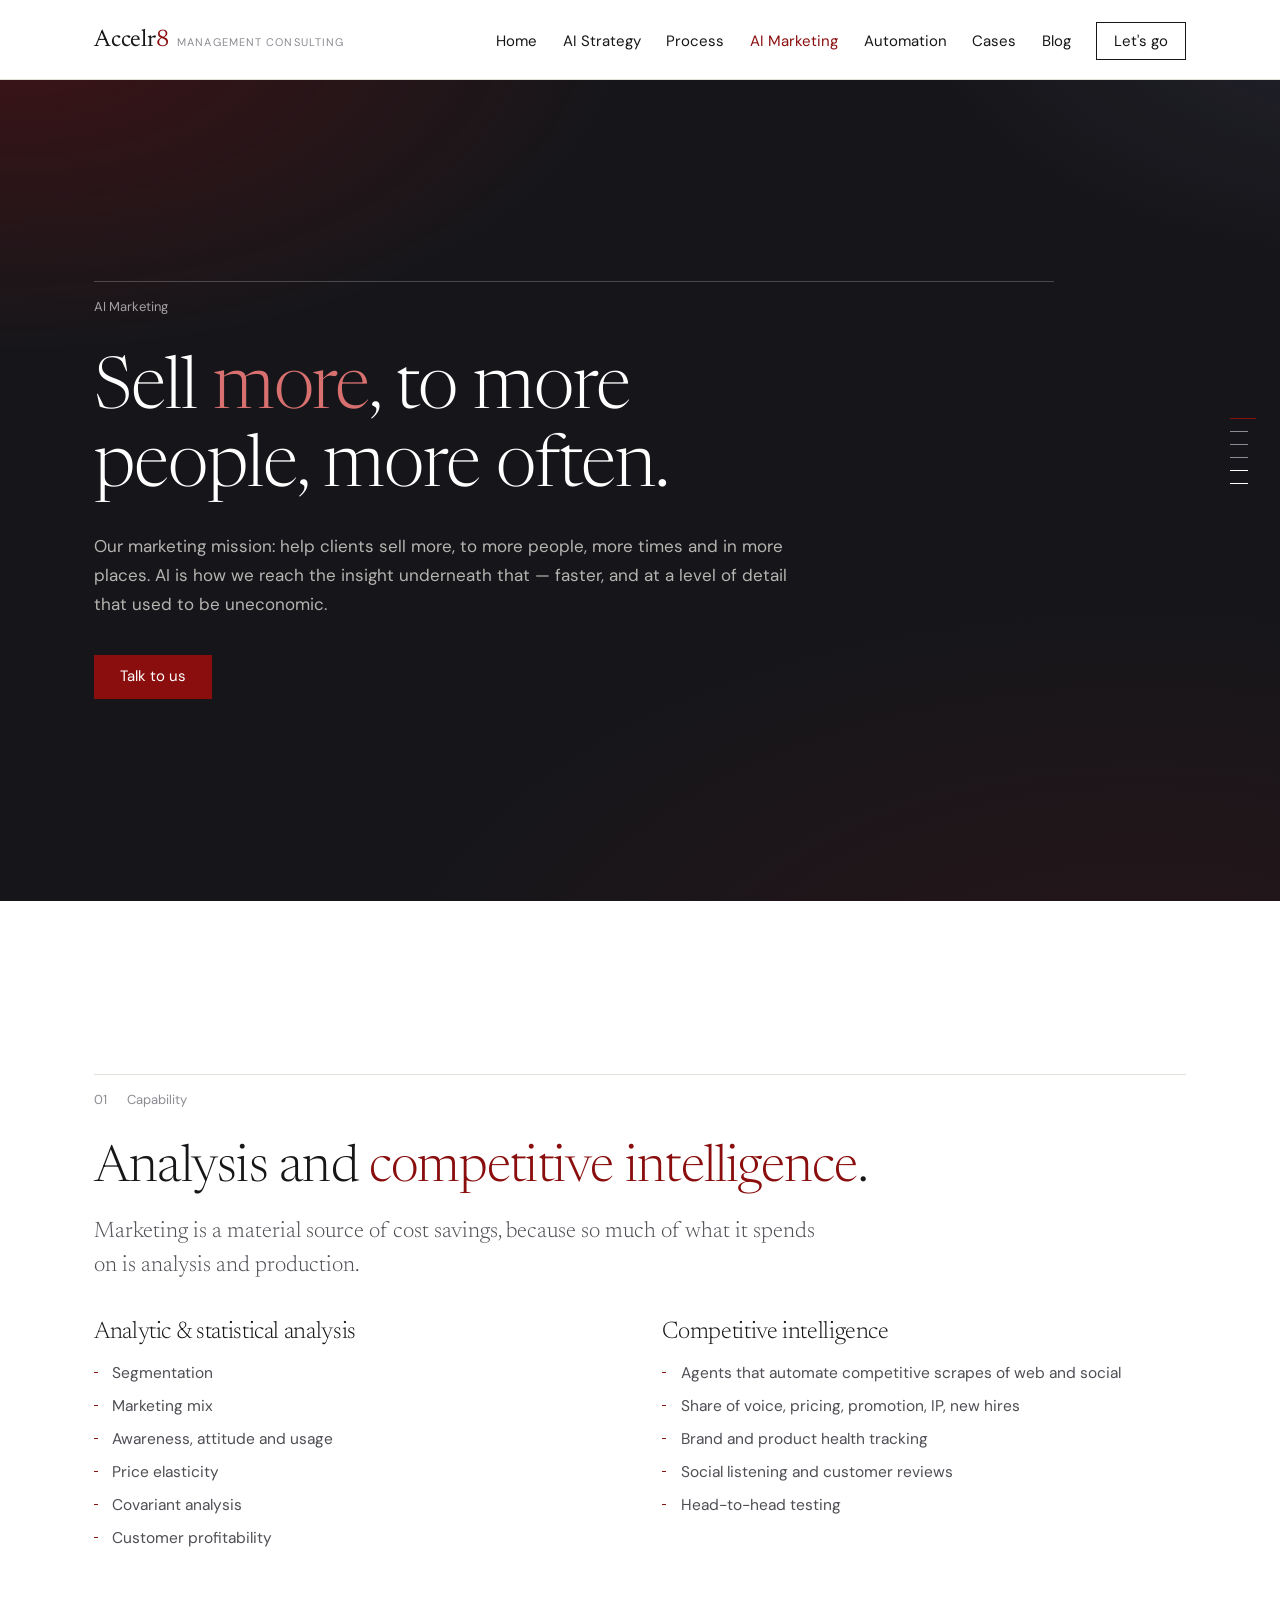
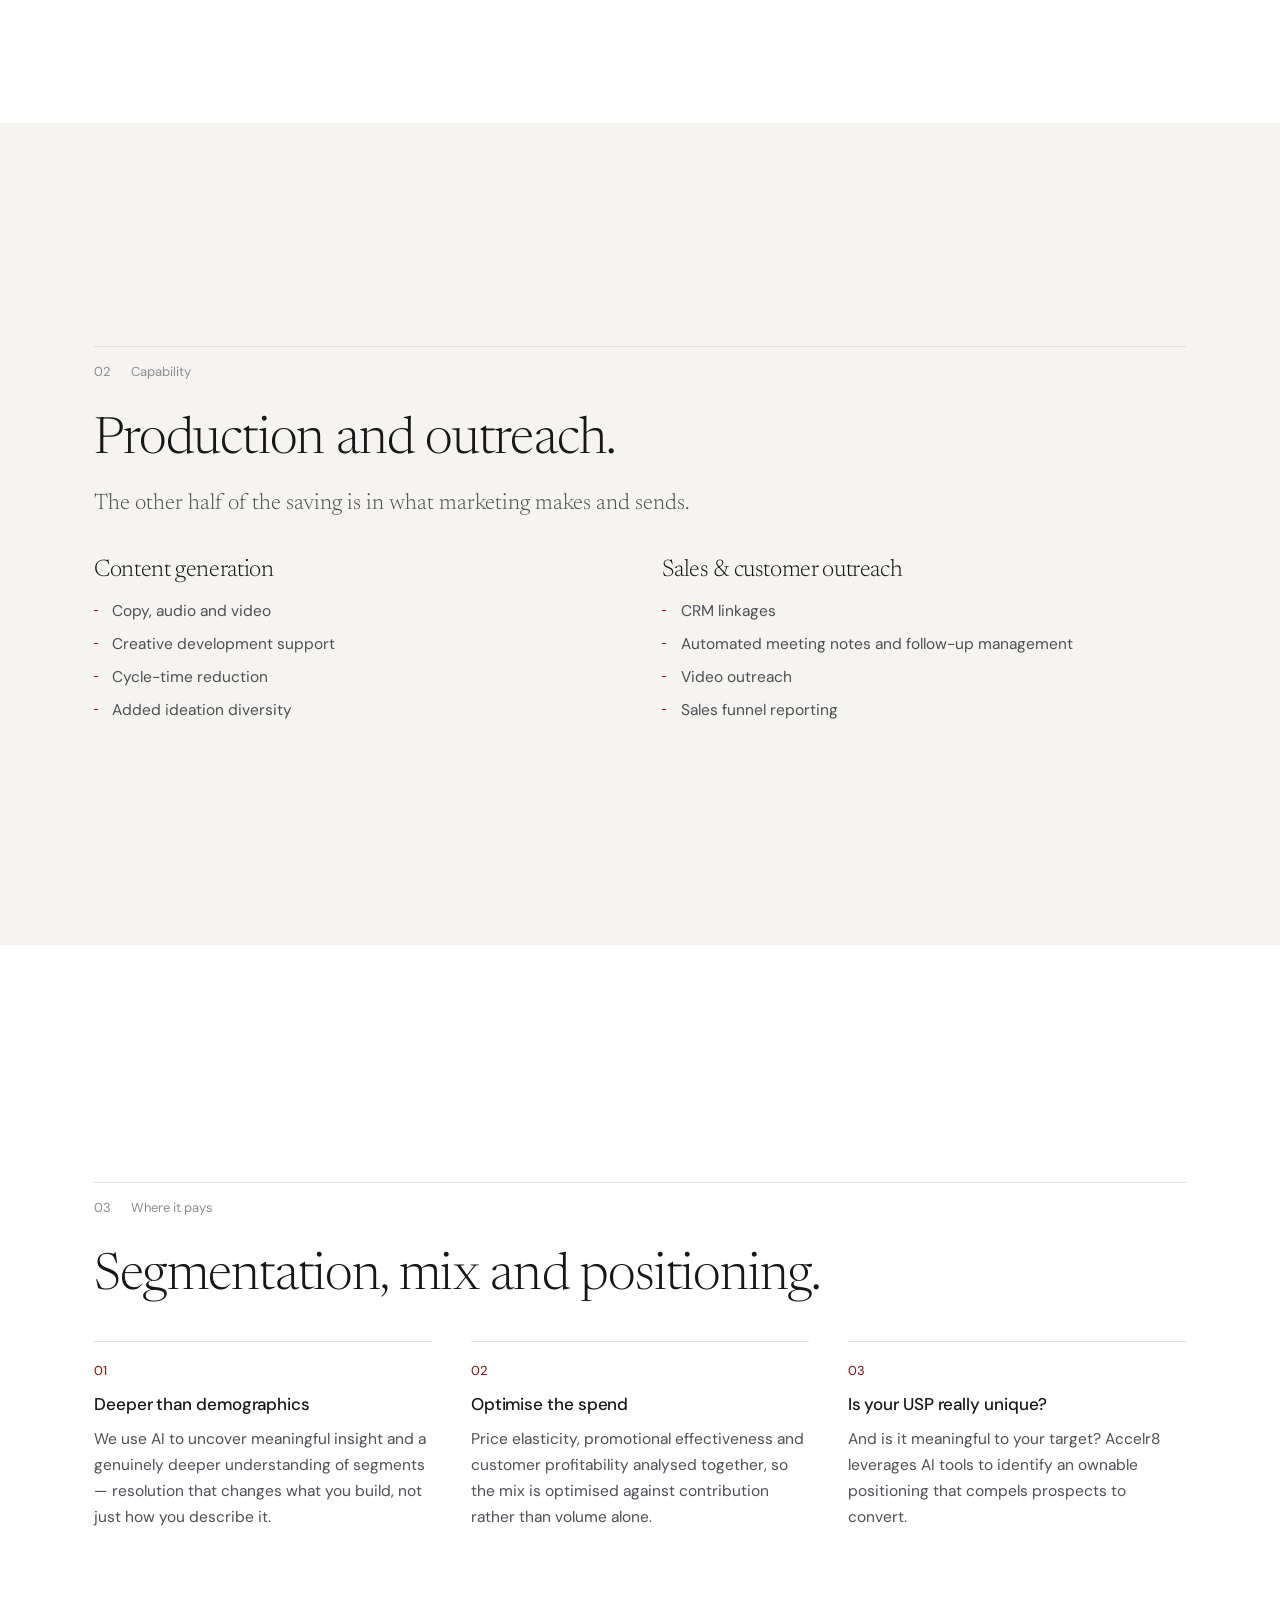
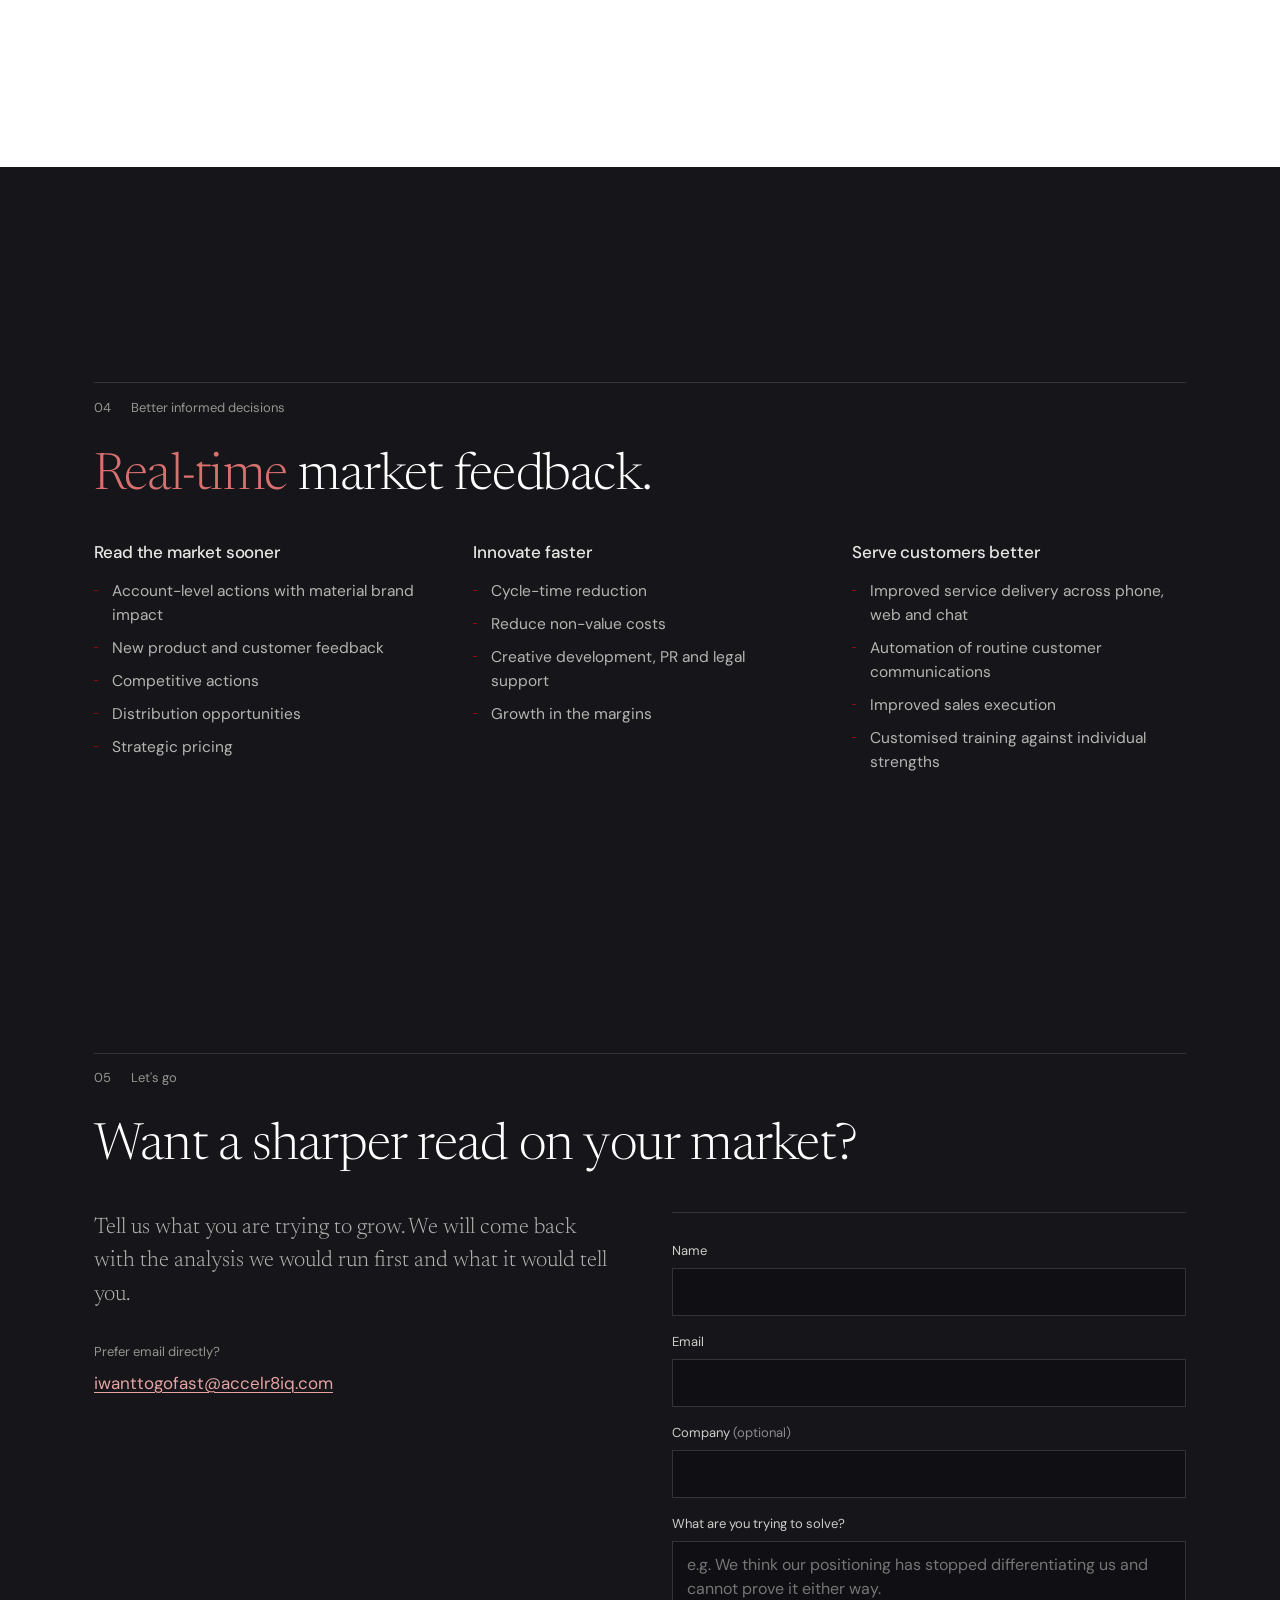
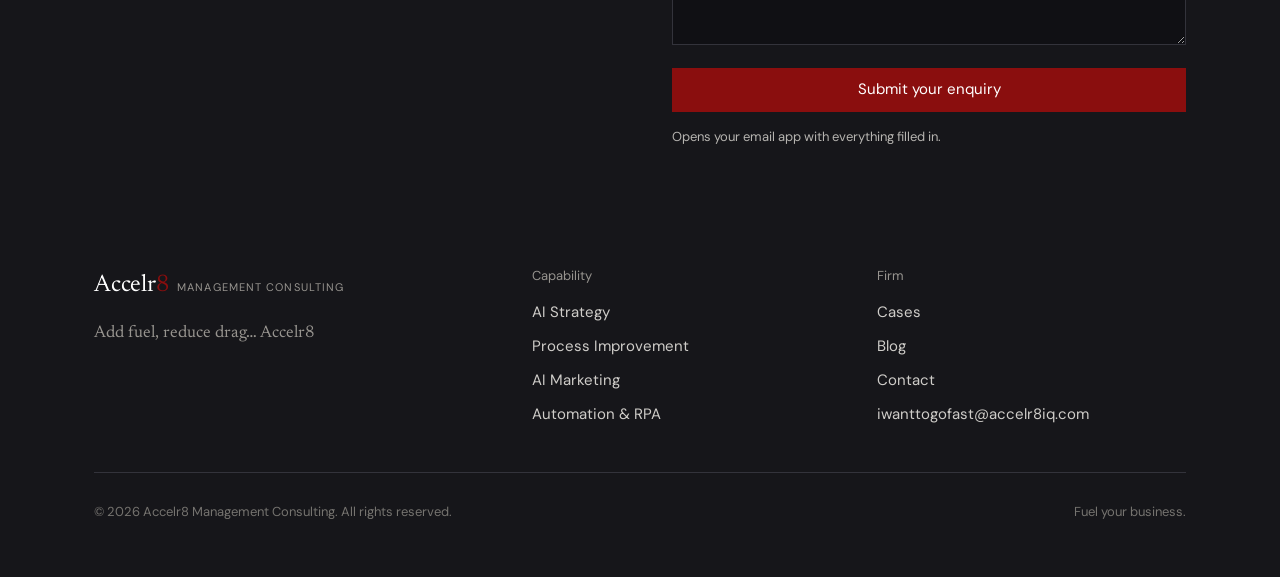
==== commit 4389a875: "Highlight key phrases in section headings Adds a .hl class in the brand crimson #8a0e0e, lifted to #" ====
--- a/ai-marketing.html
+++ b/ai-marketing.html
@@ -13,7 +13,7 @@
 <link rel="preconnect" href="https://fonts.googleapis.com" />
 <link rel="preconnect" href="https://fonts.gstatic.com" crossorigin />
 <link href="https://fonts.googleapis.com/css2?family=Newsreader:ital,opsz,wght@0,6..72,200..500;1,6..72,200..400&family=DM+Sans:wght@400;500&display=swap" rel="stylesheet" />
-<link rel="stylesheet" href="styles.css?v=1787877677" />
+<link rel="stylesheet" href="styles.css?v=1788314872" />
 </head>
 <body>
 <a class="skip-link" href="#main">Skip to content</a>
@@ -48,7 +48,7 @@
     <div class="wrap">
       <div class="hero-inner">
         <div class="hero-rule"><span>AI Marketing</span></div>
-        <h1 class="d1">Sell more, to more people, more often.</h1>
+        <h1 class="d1">Sell <span class="hl">more</span>, to more people, more often.</h1>
         <p class="hero-lede">
           Our marketing mission: help clients sell more, to more people, more
           times and in more places. AI is how we reach the insight underneath
@@ -67,7 +67,7 @@
       <div class="sec-head">
         <div class="rule-top"><span class="sec-n">01</span><span class="sec-label">Capability</span></div>
         <div class="head-split">
-          <h2 class="d2">Analysis and competitive intelligence.</h2>
+          <h2 class="d2">Analysis and <span class="hl">competitive intelligence</span>.</h2>
           <p class="lede">
             Marketing is a material source of cost savings, because so much of
             what it spends on is analysis and production.
@@ -162,7 +162,7 @@
     <div class="wrap">
       <div class="sec-head">
         <div class="rule-top"><span class="sec-n">04</span><span class="sec-label">Better informed decisions</span></div>
-        <h2 class="d2 statement-wide">Real-time market feedback.</h2>
+        <h2 class="d2 statement-wide"><span class="hl">Real-time</span> market feedback.</h2>
       </div>
       <div class="cols cols-3">
         <div>
@@ -273,6 +273,6 @@
   </div>
 </footer>
 
-<script src="script.js?v=1787877677"></script>
+<script src="script.js?v=1788314872"></script>
 </body>
 </html>
--- a/styles.css
+++ b/styles.css
@@ -90,6 +90,12 @@
 .body-lg { font-size: 1.125rem; line-height: 1.7; }
 .muted { color: var(--ink-soft); }
 .accent { color: var(--crimson); }
+
+/* Highlight: marks the load-bearing phrase inside a heading. Deliberately
+   restricted to one phrase per heading — the accent only carries weight
+   while it stays rare. Lifted on dark grounds, where #8a0e0e goes muddy. */
+.hl { color: var(--crimson); }
+.band-night .hl, .hero .hl { color: #d97070; }
 
 em { font-style: italic; }
 
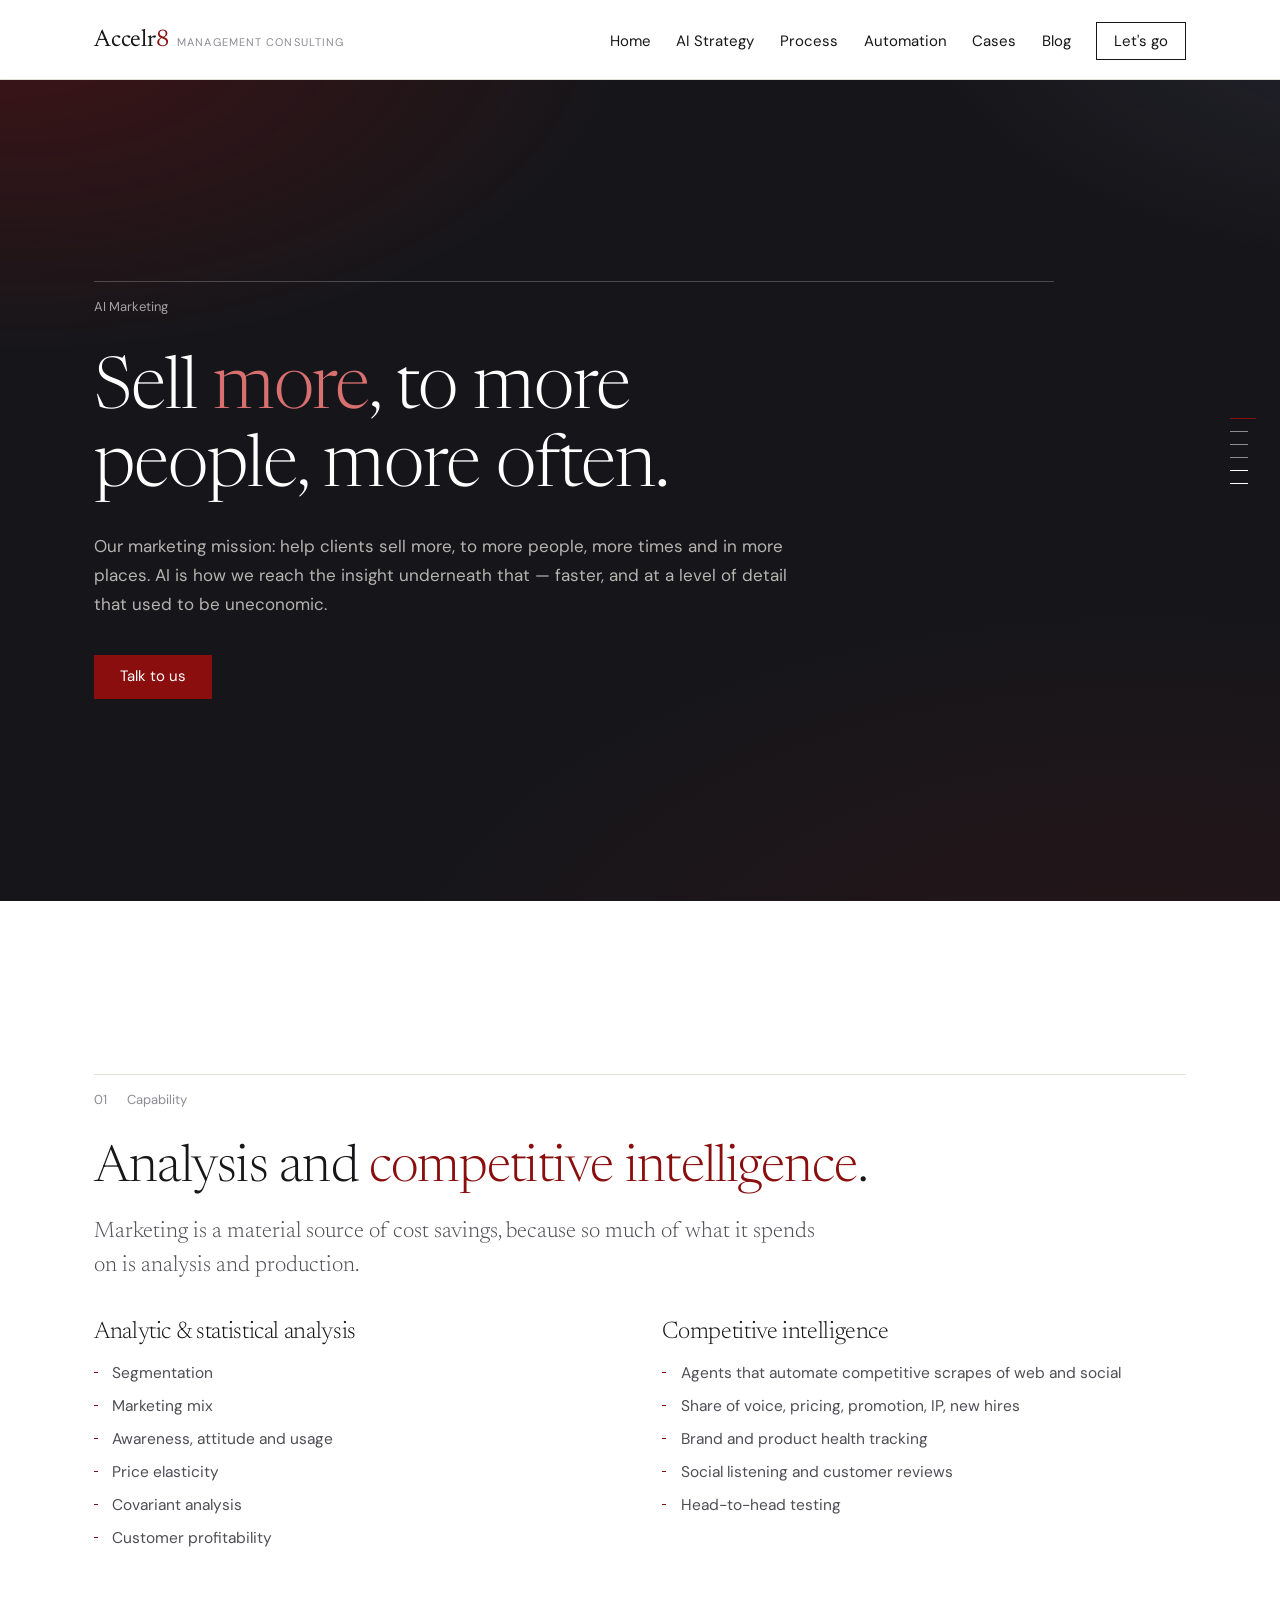
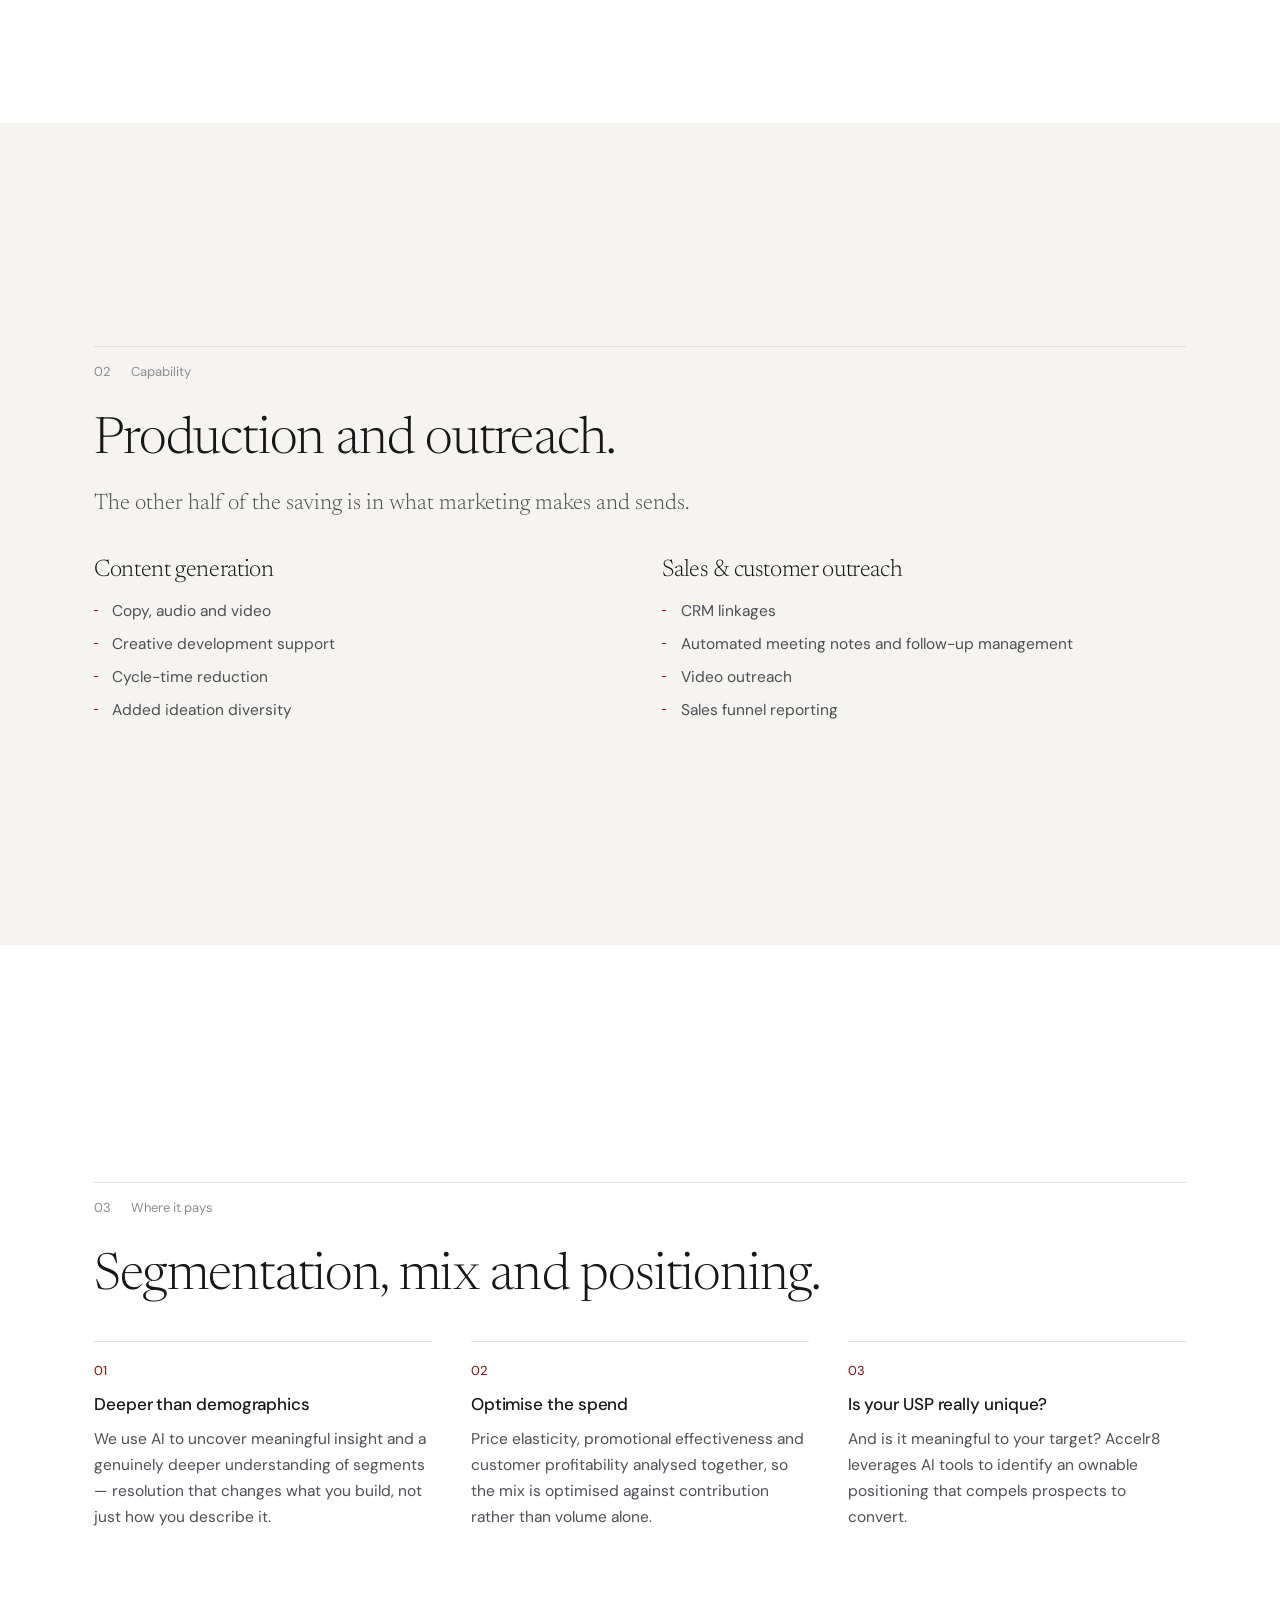
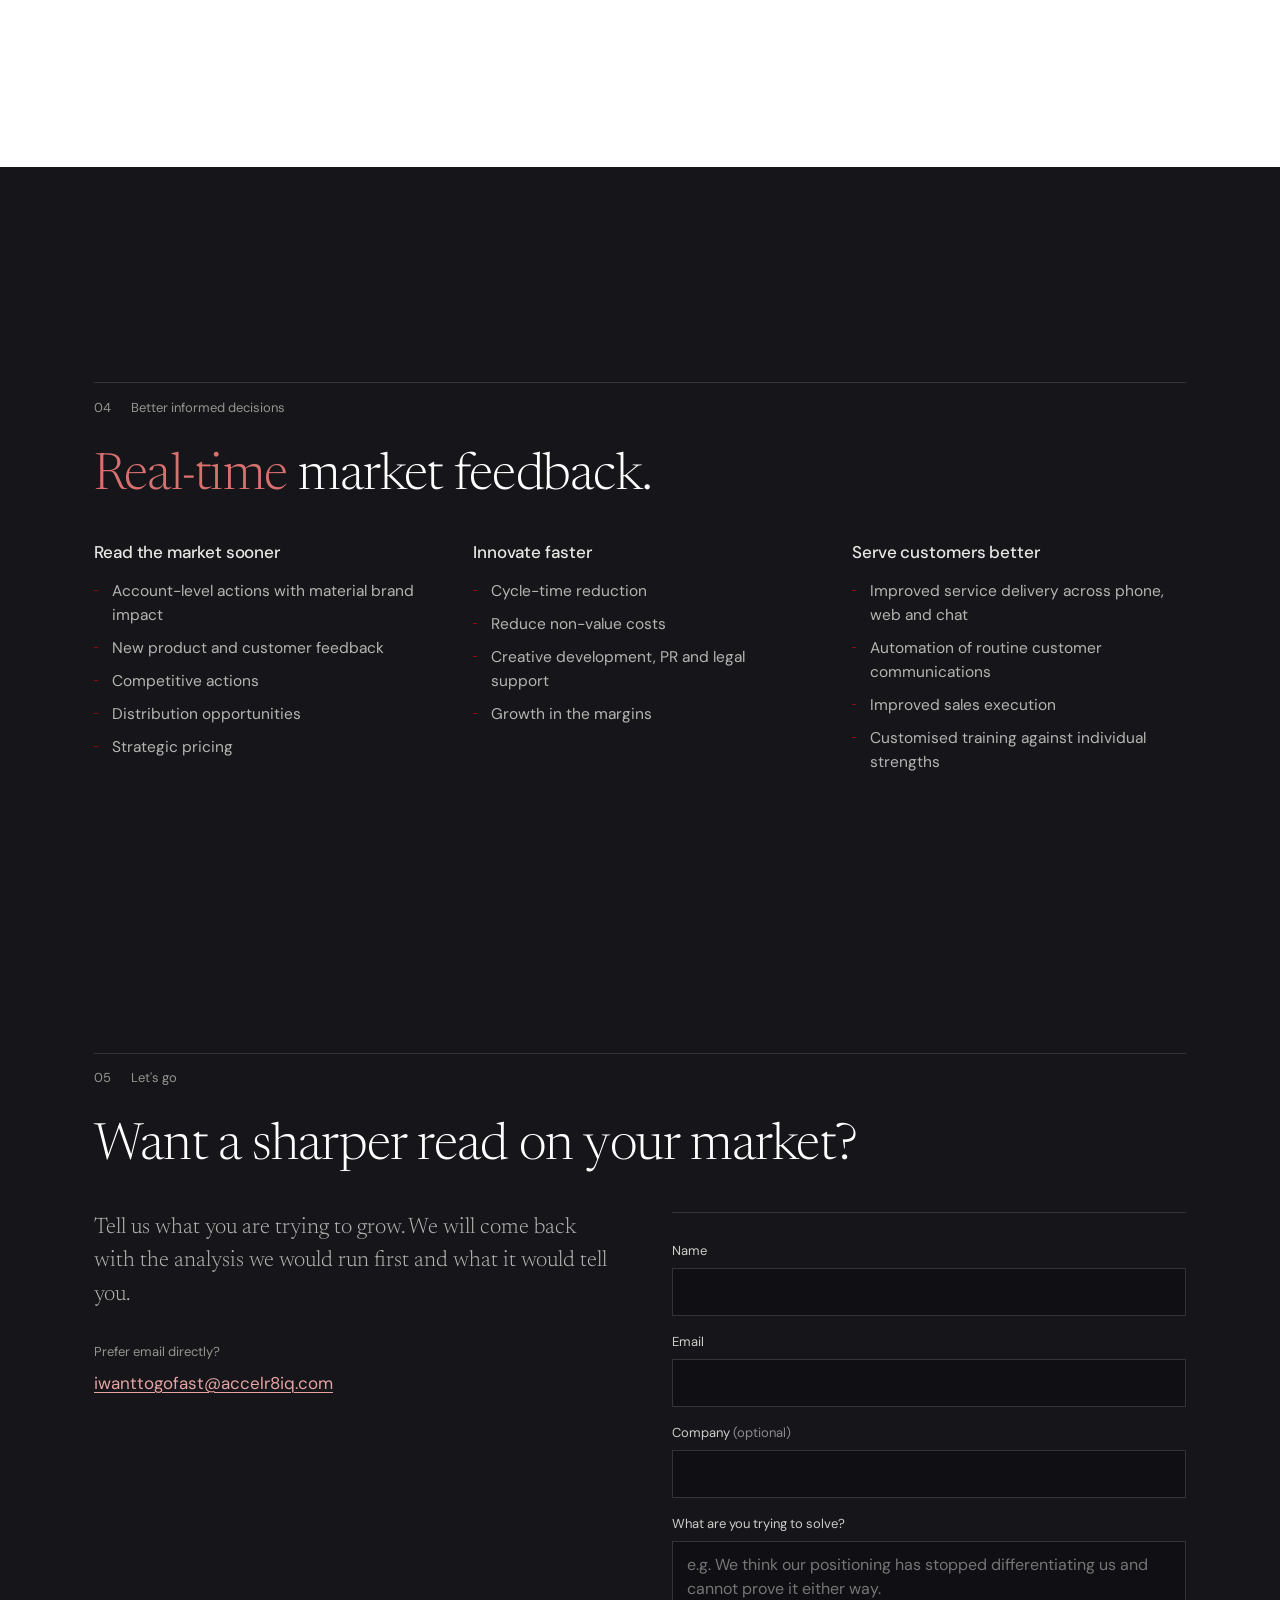
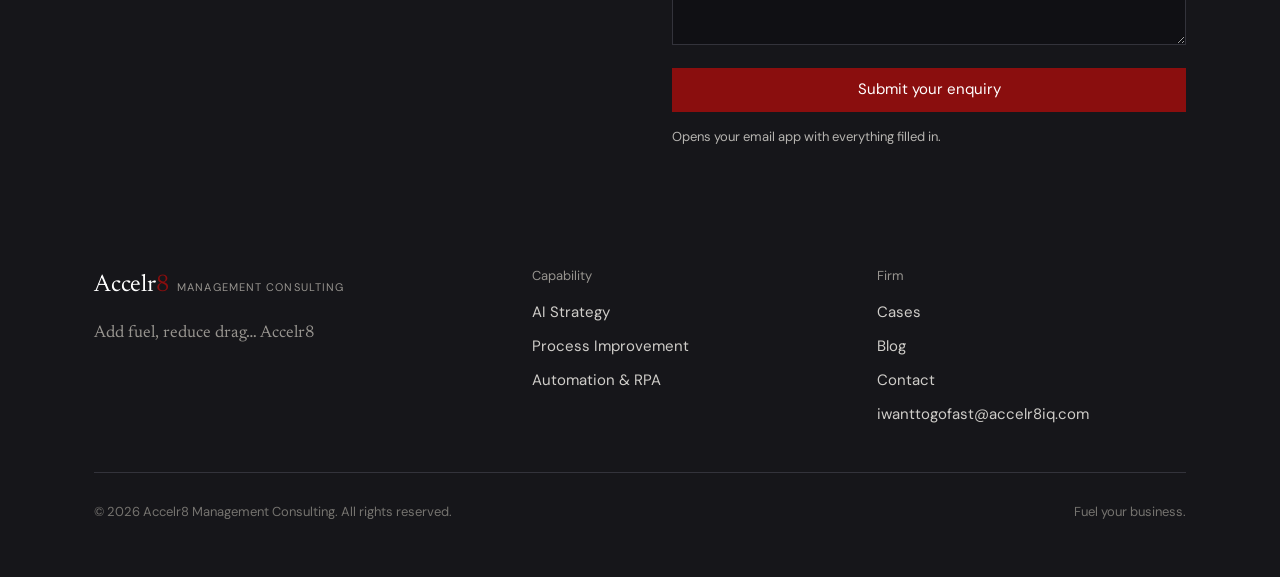
==== commit e1289f28: "Hide the AI Marketing section Removes every nav and footer link plus the homepage capability card, a" ====
--- a/ai-marketing.html
+++ b/ai-marketing.html
@@ -5,6 +5,7 @@
 <meta name="viewport" content="width=device-width, initial-scale=1" />
 <title>AI Marketing — Accelr8 Management Consulting</title>
 <meta name="description" content="Segmentation, marketing mix, brand positioning and competitive intelligence powered by AI. Accelr8 helps clients sell more, to more people, more often." />
+<meta name="robots" content="noindex, nofollow" />
 <meta name="theme-color" content="#8a0e0e" />
 <meta property="og:title" content="AI Marketing — Accelr8 Management Consulting" />
 <meta property="og:description" content="Segmentation, marketing mix, brand positioning and competitive intelligence powered by AI. Accelr8 helps clients sell more, to more people, more often." />
@@ -13,7 +14,7 @@
 <link rel="preconnect" href="https://fonts.googleapis.com" />
 <link rel="preconnect" href="https://fonts.gstatic.com" crossorigin />
 <link href="https://fonts.googleapis.com/css2?family=Newsreader:ital,opsz,wght@0,6..72,200..500;1,6..72,200..400&family=DM+Sans:wght@400;500&display=swap" rel="stylesheet" />
-<link rel="stylesheet" href="styles.css?v=1788314872" />
+<link rel="stylesheet" href="styles.css?v=1788917359" />
 </head>
 <body>
 <a class="skip-link" href="#main">Skip to content</a>
@@ -32,7 +33,6 @@
         <li><a href="index.html">Home</a></li>
         <li><a href="ai-strategy.html">AI Strategy</a></li>
         <li><a href="process-improvement.html">Process</a></li>
-        <li><a href="ai-marketing.html" aria-current="page">AI Marketing</a></li>
         <li><a href="automation.html">Automation</a></li>
         <li><a href="cases.html">Cases</a></li>
         <li><a href="blog.html">Blog</a></li>
@@ -252,7 +252,6 @@
         <ul>
           <li><a href="ai-strategy.html">AI Strategy</a></li>
           <li><a href="process-improvement.html">Process Improvement</a></li>
-          <li><a href="ai-marketing.html">AI Marketing</a></li>
           <li><a href="automation.html">Automation &amp; RPA</a></li>
         </ul>
       </div>
@@ -273,6 +272,6 @@
   </div>
 </footer>
 
-<script src="script.js?v=1788314872"></script>
+<script src="script.js?v=1788917359"></script>
 </body>
 </html>
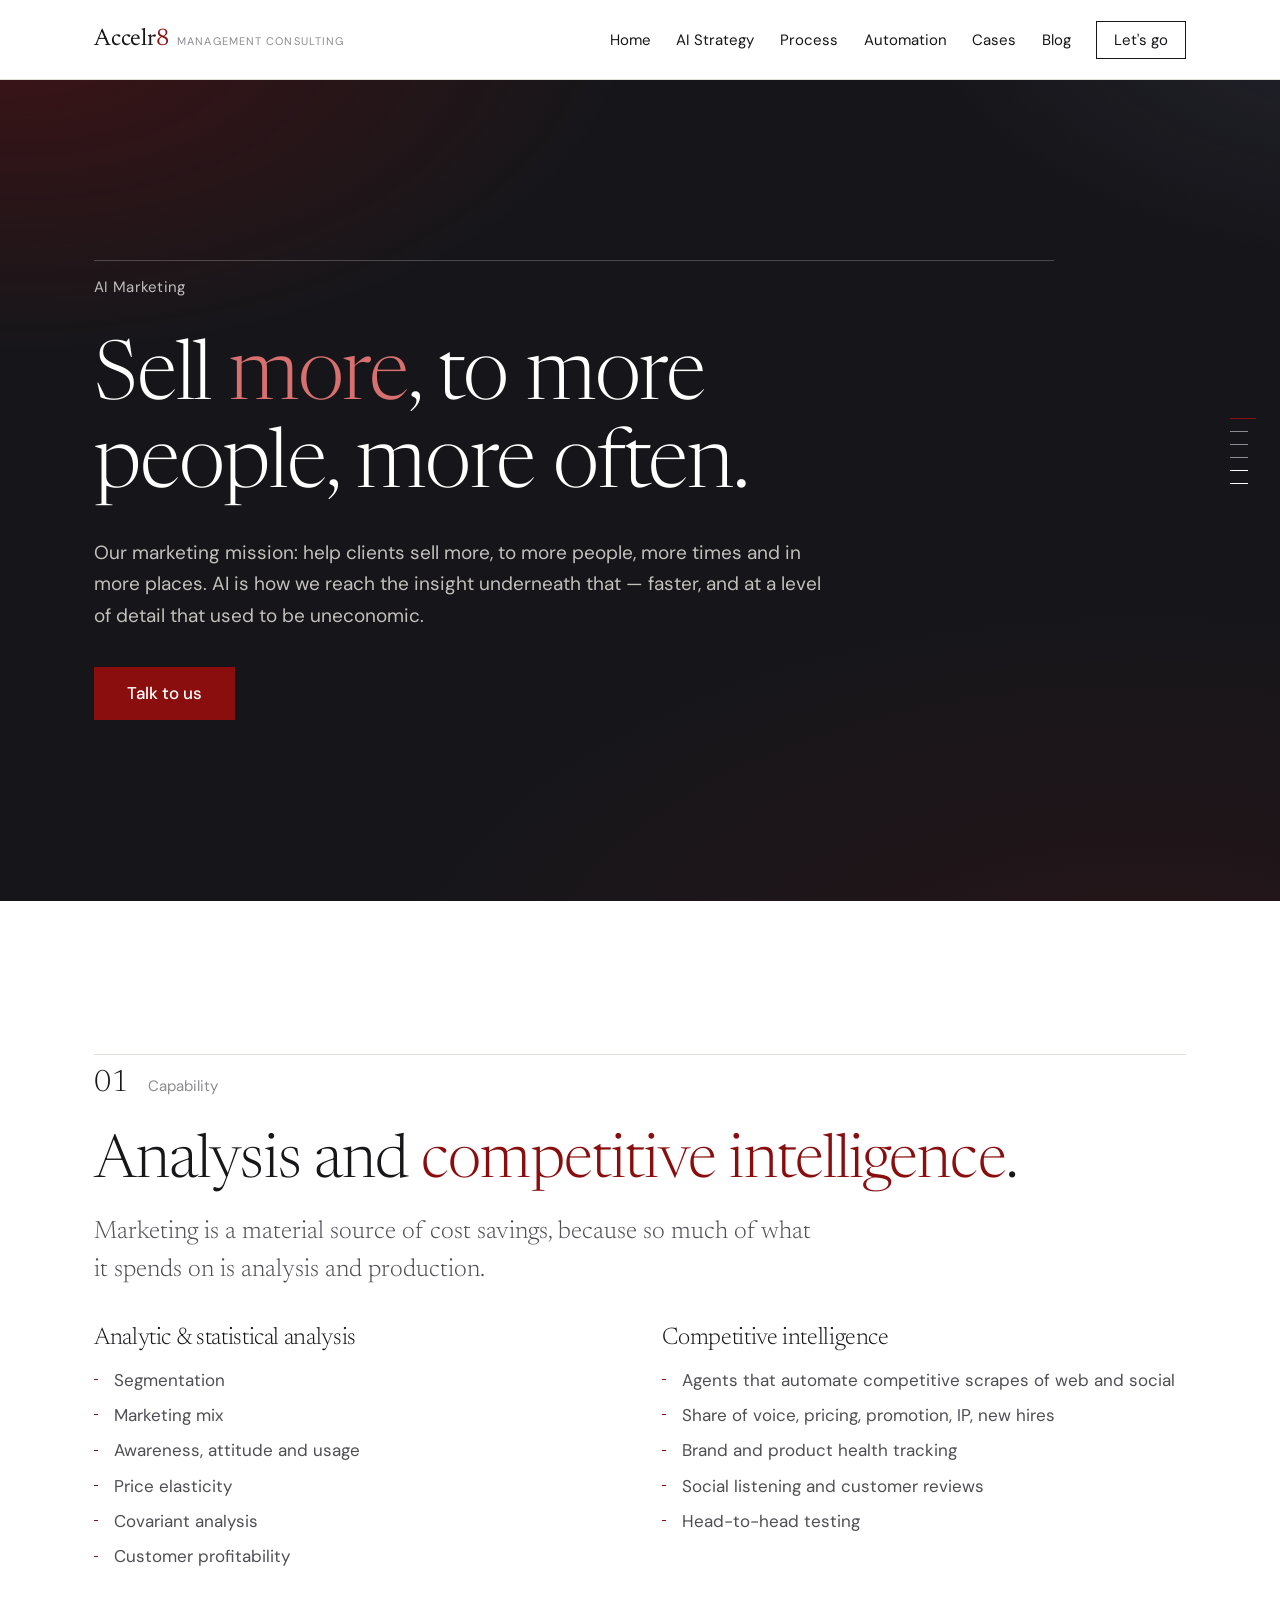
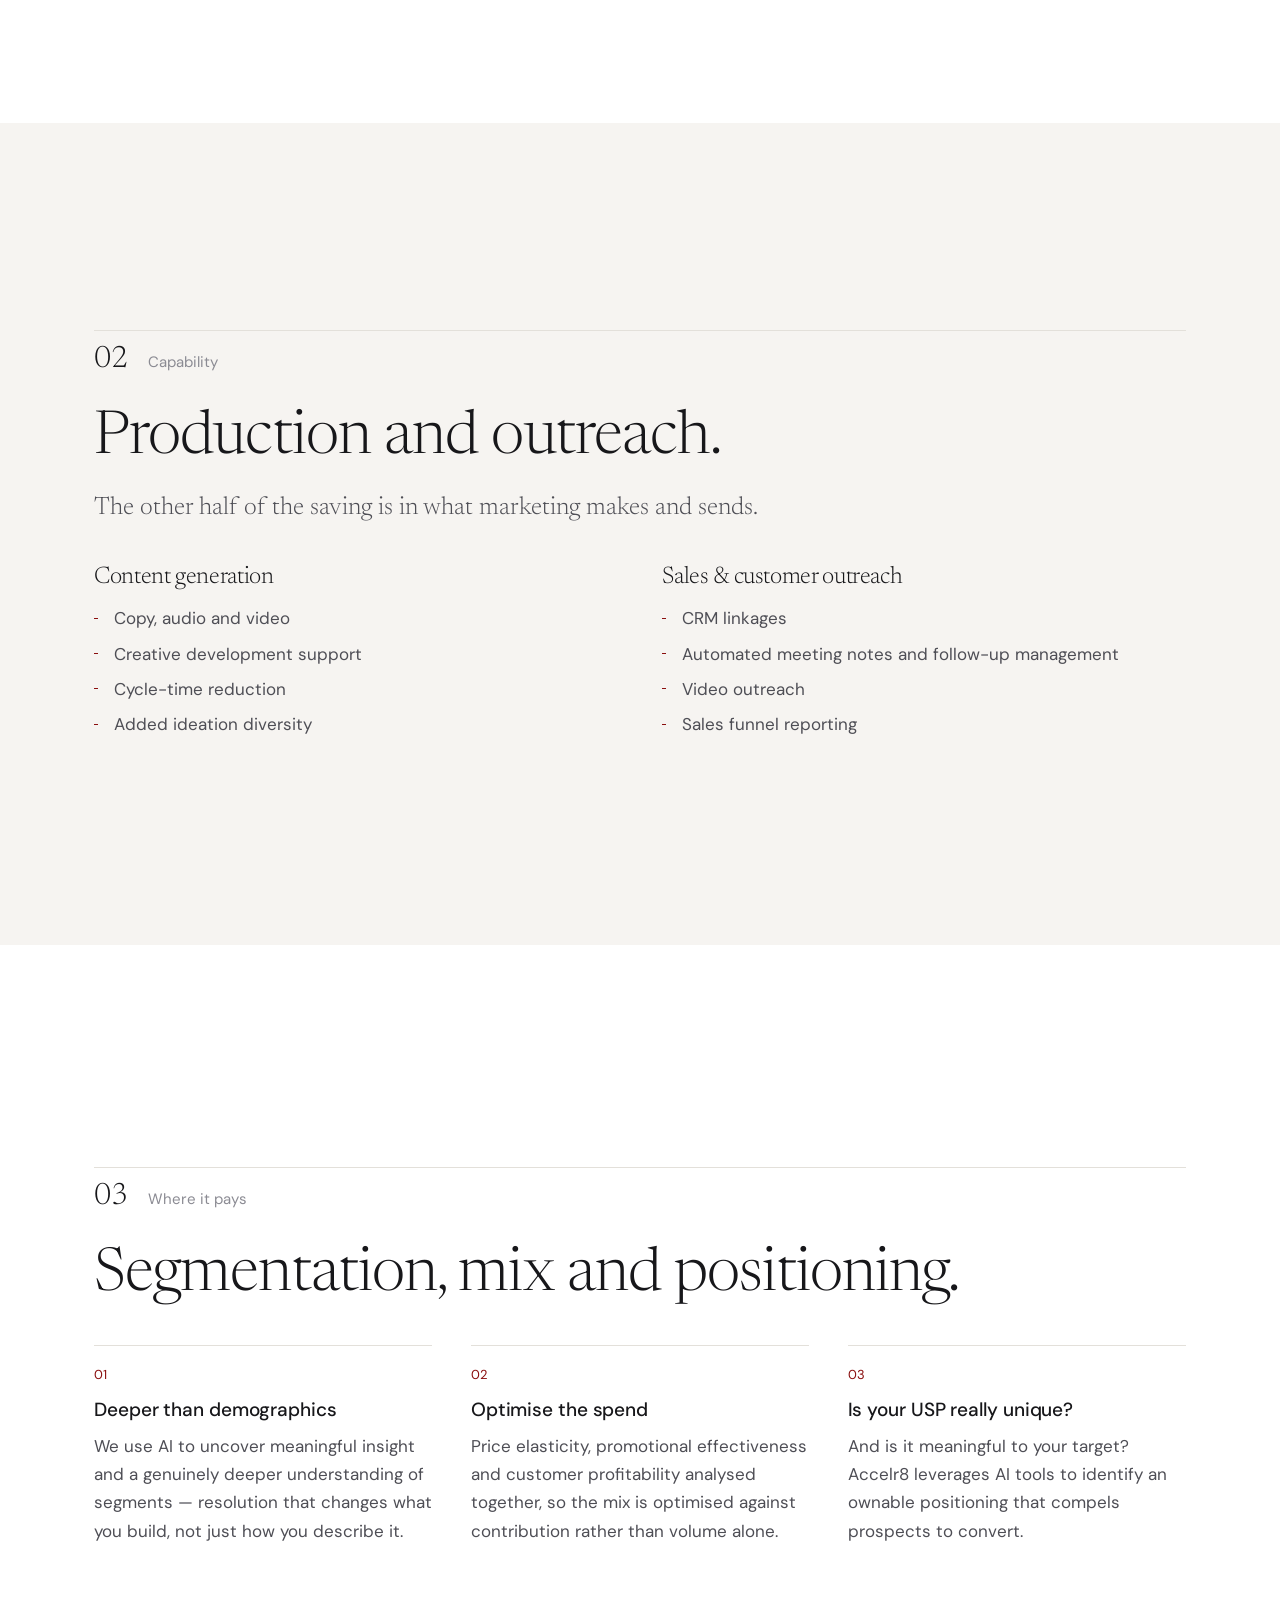
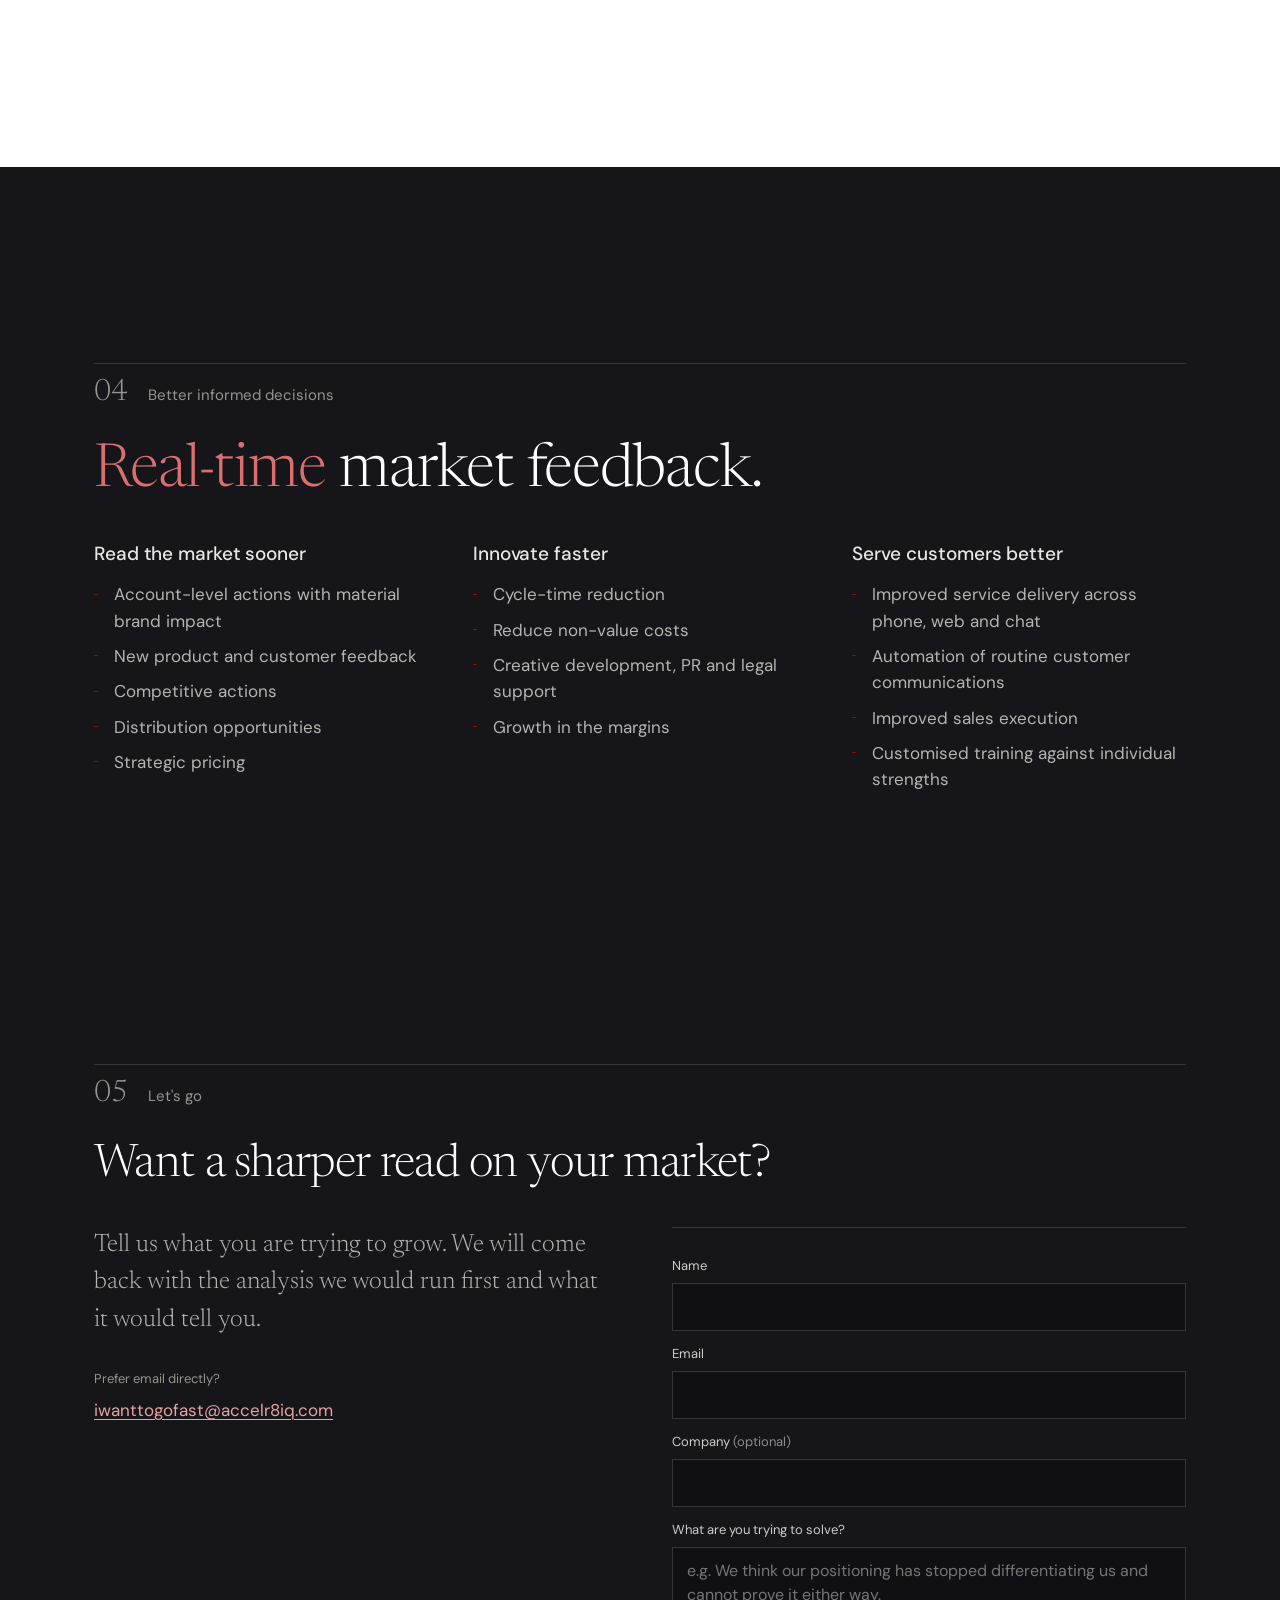
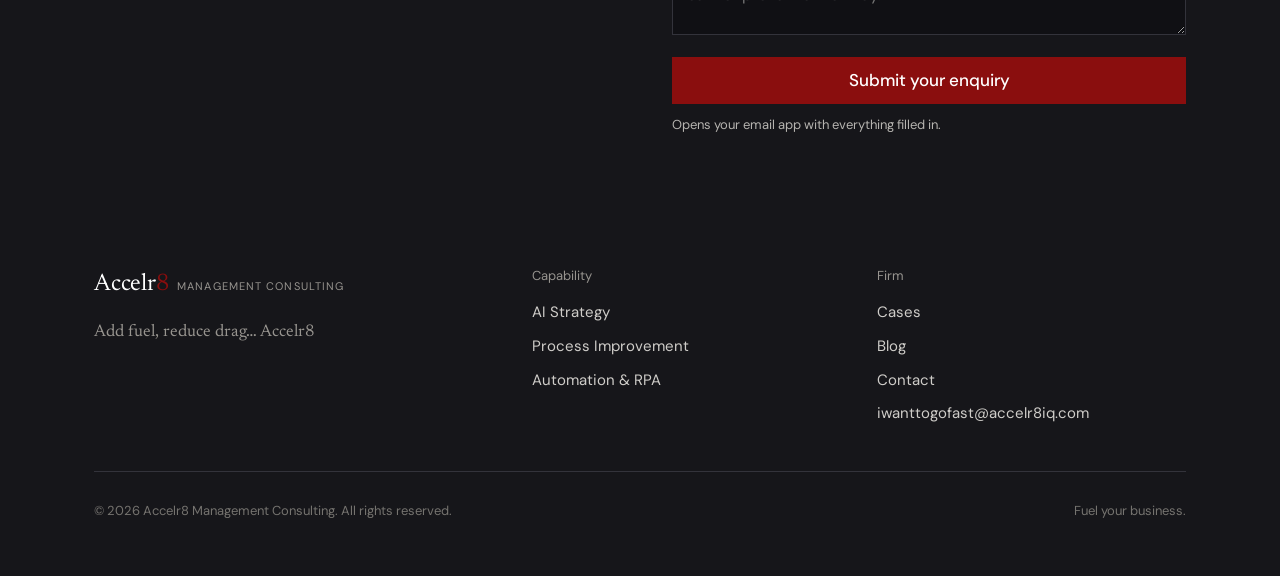
==== commit 0b5016fe: "Self-host a motion-interpolated hero video Lowering playbackRate cannot give slow and smooth: it div" ====
--- a/ai-marketing.html
+++ b/ai-marketing.html
@@ -14,7 +14,7 @@
 <link rel="preconnect" href="https://fonts.googleapis.com" />
 <link rel="preconnect" href="https://fonts.gstatic.com" crossorigin />
 <link href="https://fonts.googleapis.com/css2?family=Newsreader:ital,opsz,wght@0,6..72,200..500;1,6..72,200..400&family=DM+Sans:wght@400;500&display=swap" rel="stylesheet" />
-<link rel="stylesheet" href="styles.css?v=1788917359" />
+<link rel="stylesheet" href="styles.css?v=1789754565" />
 </head>
 <body>
 <a class="skip-link" href="#main">Skip to content</a>
@@ -272,6 +272,6 @@
   </div>
 </footer>
 
-<script src="script.js?v=1788917359"></script>
+<script src="script.js?v=1789754565"></script>
 </body>
 </html>
--- a/styles.css
+++ b/styles.css
@@ -47,8 +47,8 @@
 body {
   margin: 0;
   font-family: var(--sans);
-  font-size: 1.0625rem;
-  line-height: 1.68;
+  font-size: 1.125rem;
+  line-height: 1.66;
   font-weight: 400;
   color: var(--ink);
   background: var(--paper);
@@ -68,26 +68,26 @@
   letter-spacing: -0.015em;
   text-wrap: balance;
 }
-.d1 { font-size: clamp(2.75rem, 5.6vw, 4.75rem); }
-.d2 { font-size: clamp(2.1rem, 4vw, 3.35rem); }
-.d3 { font-size: clamp(1.6rem, 2.4vw, 2.15rem); line-height: 1.16; }
+.d1 { font-size: clamp(3.1rem, 6.4vw, 5.6rem); }
+.d2 { font-size: clamp(2.4rem, 4.7vw, 3.9rem); }
+.d3 { font-size: clamp(1.75rem, 2.7vw, 2.4rem); line-height: 1.16; }
 
 /* Sub-heads sit in the sans, at text weight — never bolded up. */
-.t1 { font-family: var(--sans); font-size: 1.0625rem; font-weight: 500; letter-spacing: -0.005em; line-height: 1.4; }
-.t2 { font-family: var(--sans); font-size: 0.9375rem; font-weight: 500; letter-spacing: 0.005em; line-height: 1.45; }
+.t1 { font-family: var(--sans); font-size: 1.1875rem; font-weight: 500; letter-spacing: -0.005em; line-height: 1.4; }
+.t2 { font-family: var(--sans); font-size: 1.0625rem; font-weight: 500; letter-spacing: 0.005em; line-height: 1.45; }
 
 p { margin: 0 0 1.15em; }
 p:last-child { margin-bottom: 0; }
 
 .lede {
   font-family: var(--serif);
-  font-size: clamp(1.1875rem, 1.75vw, 1.5rem);
+  font-size: clamp(1.3rem, 1.95vw, 1.7rem);
   font-weight: 300;
   line-height: 1.5;
   color: var(--ink-soft);
   max-width: 46rem;
 }
-.body-lg { font-size: 1.125rem; line-height: 1.7; }
+.body-lg { font-size: 1.25rem; line-height: 1.65; }
 .muted { color: var(--ink-soft); }
 .accent { color: var(--crimson); }
 
@@ -134,8 +134,8 @@
   border-top: 1px solid var(--line);
   margin-bottom: clamp(1.5rem, 3.5vh, 2.75rem);
 }
-.sec-n { font-family: var(--sans); font-size: .8125rem; font-weight: 400; color: var(--ink-mute); font-variant-numeric: tabular-nums; }
-.sec-label { font-family: var(--sans); font-size: .8125rem; font-weight: 400; color: var(--ink-mute); }
+.sec-n { font-family: var(--serif); font-size: clamp(1.5rem, 2.4vw, 2.1rem); font-weight: 300; line-height: 1; color: var(--accent); font-variant-numeric: tabular-nums; }
+.sec-label { font-family: var(--sans); font-size: .9375rem; font-weight: 400; color: var(--ink-mute); }
 
 /* Every section header is the same shape: the statement runs the full
    measure, the supporting lede sits beneath it at a readable line length.
@@ -178,11 +178,11 @@
 .band-night .ruled-grid > li { border-color: var(--line-d); }
 .ruled-grid .idx { display: block; font-size: .8125rem; color: var(--crimson); margin-bottom: .7rem; font-variant-numeric: tabular-nums; }
 .ruled-grid h3 { margin-bottom: .55rem; }
-.ruled-grid p { color: var(--ink-soft); font-size: .9688rem; }
+.ruled-grid p { color: var(--ink-soft); font-size: 1.0625rem; }
 
 /* Plain marker list */
 .marks { list-style: none; margin: .85rem 0 0; padding: 0; }
-.marks li { position: relative; padding-left: 1.15rem; margin-bottom: clamp(.35rem, 1vh, .6rem); color: var(--ink-soft); font-size: .9688rem; line-height: 1.55; }
+.marks li { position: relative; padding-left: 1.25rem; margin-bottom: clamp(.35rem, 1vh, .6rem); color: var(--ink-soft); font-size: 1.0625rem; line-height: 1.55; }
 .marks li::before { content: ""; position: absolute; left: 0; top: .72em; width: 4px; height: 1px; background: var(--crimson); }
 .marks li:last-child { margin-bottom: 0; }
 .band-night .marks li { color: #b6b4b0; }
@@ -201,7 +201,7 @@
   font-size: .8125rem; color: var(--crimson); padding-top: .35rem;
   font-variant-numeric: tabular-nums;
 }
-.numbered p { color: var(--ink-soft); font-size: .9688rem; margin: .3rem 0 0; }
+.numbered p { color: var(--ink-soft); font-size: 1.0625rem; margin: .35rem 0 0; }
 .band-night .numbered > li { border-color: var(--line-d); }
 .band-night .numbered p { color: #b6b4b0; }
 
@@ -212,7 +212,7 @@
 .stages > li:last-child { border-bottom: 1px solid var(--line); }
 .stages .n { font-size: .8125rem; color: var(--crimson); padding-top: .3rem; font-variant-numeric: tabular-nums; }
 .stages .when { font-size: .8125rem; color: var(--ink-mute); padding-top: .35rem; }
-.stages p { color: var(--ink-soft); font-size: .9688rem; margin: .3rem 0 0; }
+.stages p { color: var(--ink-soft); font-size: 1.0625rem; margin: .35rem 0 0; }
 .band-night .stages > li { border-color: var(--line-d); }
 .band-night .stages p { color: #b6b4b0; }
 
@@ -288,17 +288,26 @@
 .hero-inner { max-width: 60rem; }
 .hero .d1 { color: #fff; }
 .hero-rule { border-top: 1px solid rgba(255,255,255,.22); padding-top: .85rem; margin-bottom: clamp(1.5rem, 4vh, 2.75rem); display: flex; gap: 1.25rem; }
-.hero-rule span { font-size: .8125rem; color: rgba(255,255,255,.6); }
+.hero-rule span { font-size: .9375rem; color: rgba(255,255,255,.72); letter-spacing: .02em; }
 .hero-sub { font-family: var(--serif); font-size: clamp(1.25rem, 2.2vw, 1.75rem); font-weight: 300; color: #fff; margin: 1.35rem 0 0; }
 .hero-sub .sep { color: var(--crimson); padding-inline: .45rem; }
-.hero-lede { margin-top: 1.5rem; font-size: 1.0625rem; line-height: 1.7; color: #b6b4b0; max-width: 44rem; }
+.hero-lede { margin-top: 1.5rem; font-size: 1.1875rem; line-height: 1.65; color: #c3c0bc; max-width: 46rem; }
+
+/* Homepage hero: the firm's name is the headline, with the positioning
+   line carried beneath it rather than standing in for it. */
+.hero-wordmark { letter-spacing: -.03em; line-height: .95; }
+.hero-claim {
+  font-family: var(--serif); font-weight: 300;
+  font-size: clamp(1.6rem, 2.9vw, 2.35rem); line-height: 1.2;
+  color: #fff; margin: 1.1rem 0 0; max-width: 24ch;
+}
 
 .hero-page { padding-block: clamp(2.75rem, 7vh, 6rem); }
 
 /* ---------- buttons ---------- */
 
 .actions { display: flex; flex-wrap: wrap; gap: .75rem; margin-top: clamp(1.75rem, 4vh, 2.75rem); }
-.btn { display: inline-flex; align-items: center; justify-content: center; padding: .85rem 1.55rem; border: 1px solid transparent; font: 400 .9375rem/1 var(--sans); text-decoration: none; cursor: pointer; transition: background-color .16s ease, color .16s ease, border-color .16s ease; }
+.btn { display: inline-flex; align-items: center; justify-content: center; padding: 1.05rem 2rem; border: 1px solid transparent; font: 500 1.0625rem/1 var(--sans); text-decoration: none; cursor: pointer; transition: background-color .16s ease, color .16s ease, border-color .16s ease; }
 .btn-primary { background: var(--crimson); color: #fff; }
 .btn-primary:hover { background: var(--crimson-d); color: #fff; }
 .btn-ghost { background: transparent; color: #fff; border-color: rgba(255,255,255,.38); }
@@ -316,9 +325,9 @@
 .figure .n { font-family: var(--serif); font-weight: 300; font-size: clamp(2.5rem, 5vw, 4rem); line-height: 1; letter-spacing: -.02em; color: var(--ink); }
 .band-night .figure .n { color: #fff; }
 .figure .n .u { font-size: .38em; letter-spacing: 0; }
-.figure .cap { margin-top: .8rem; font-size: .9375rem; line-height: 1.5; color: var(--ink-soft); max-width: 28ch; }
+.figure .cap { margin-top: .85rem; font-size: 1.0625rem; line-height: 1.5; color: var(--ink-soft); max-width: 28ch; }
 .band-night .figure .cap { color: #b6b4b0; }
-.figure .src { margin-top: .55rem; font-size: .8125rem; color: var(--ink-mute); }
+.figure .src { margin-top: .6rem; font-size: .875rem; color: var(--ink-mute); }
 
 /* ---------- pull statement ---------- */
 
@@ -532,3 +541,45 @@
   .case-results li { padding: .5rem 0; }
   .case-body h3 { margin-top: clamp(.9rem, 2vh, 1.5rem); }
 }
+
+/* =========================================================
+   Fit adjustments after the type scale increase.
+   These trim only the densest blocks, so the larger reading
+   sizes asked for are kept everywhere they are read.
+   ========================================================= */
+
+/* The closing CTA is a call to action, not a section statement — it does not
+   need the full display size, and at full size a longer one costs a line. */
+#contact .d2 { font-size: clamp(2.05rem, 3.6vw, 3rem); }
+#contact .lede { max-width: 38rem; }
+.form-shell .field { margin-bottom: clamp(.5rem, 1.3vh, .9rem); }
+.form-shell .field textarea { min-height: 5.5rem; }
+#contact .btn { padding-block: .9rem; }
+#contact .form-note { margin-top: .6rem; }
+
+/* Case studies carry the most prose of any section; one notch below the new
+   base keeps each case on a single screen and is still larger than before. */
+.case-body p, .case-body li { font-size: 1.0625rem; }
+.case-results li { font-size: 1rem; }
+.case-body .marks li { margin-bottom: .28rem; line-height: 1.5; }
+.case-body h3 { margin-top: clamp(.95rem, 2.1vh, 1.6rem); }
+.case-body p { margin-bottom: .78em; }
+.case-results li { padding: clamp(.5rem, 1.35vh, .72rem) 0; }
+
+/* A very slow, continuous scale on the video. This is a CSS animation, so it
+   runs at the display's full frame rate no matter how few unique frames the
+   footage itself is showing — it restores the feeling of slow continuous
+   travel that a low playbackRate alone cannot, because that only subtracts
+   frames. Paused entirely for reduced motion. */
+.hero-media video {
+  transform-origin: 58% 52%;
+  animation: hero-drift 72s ease-in-out infinite alternate;
+  will-change: transform;
+}
+@keyframes hero-drift {
+  from { transform: scale(1.01); }
+  to   { transform: scale(1.07); }
+}
+@media (prefers-reduced-motion: reduce) {
+  .hero-media video { animation: none; transform: none; }
+}
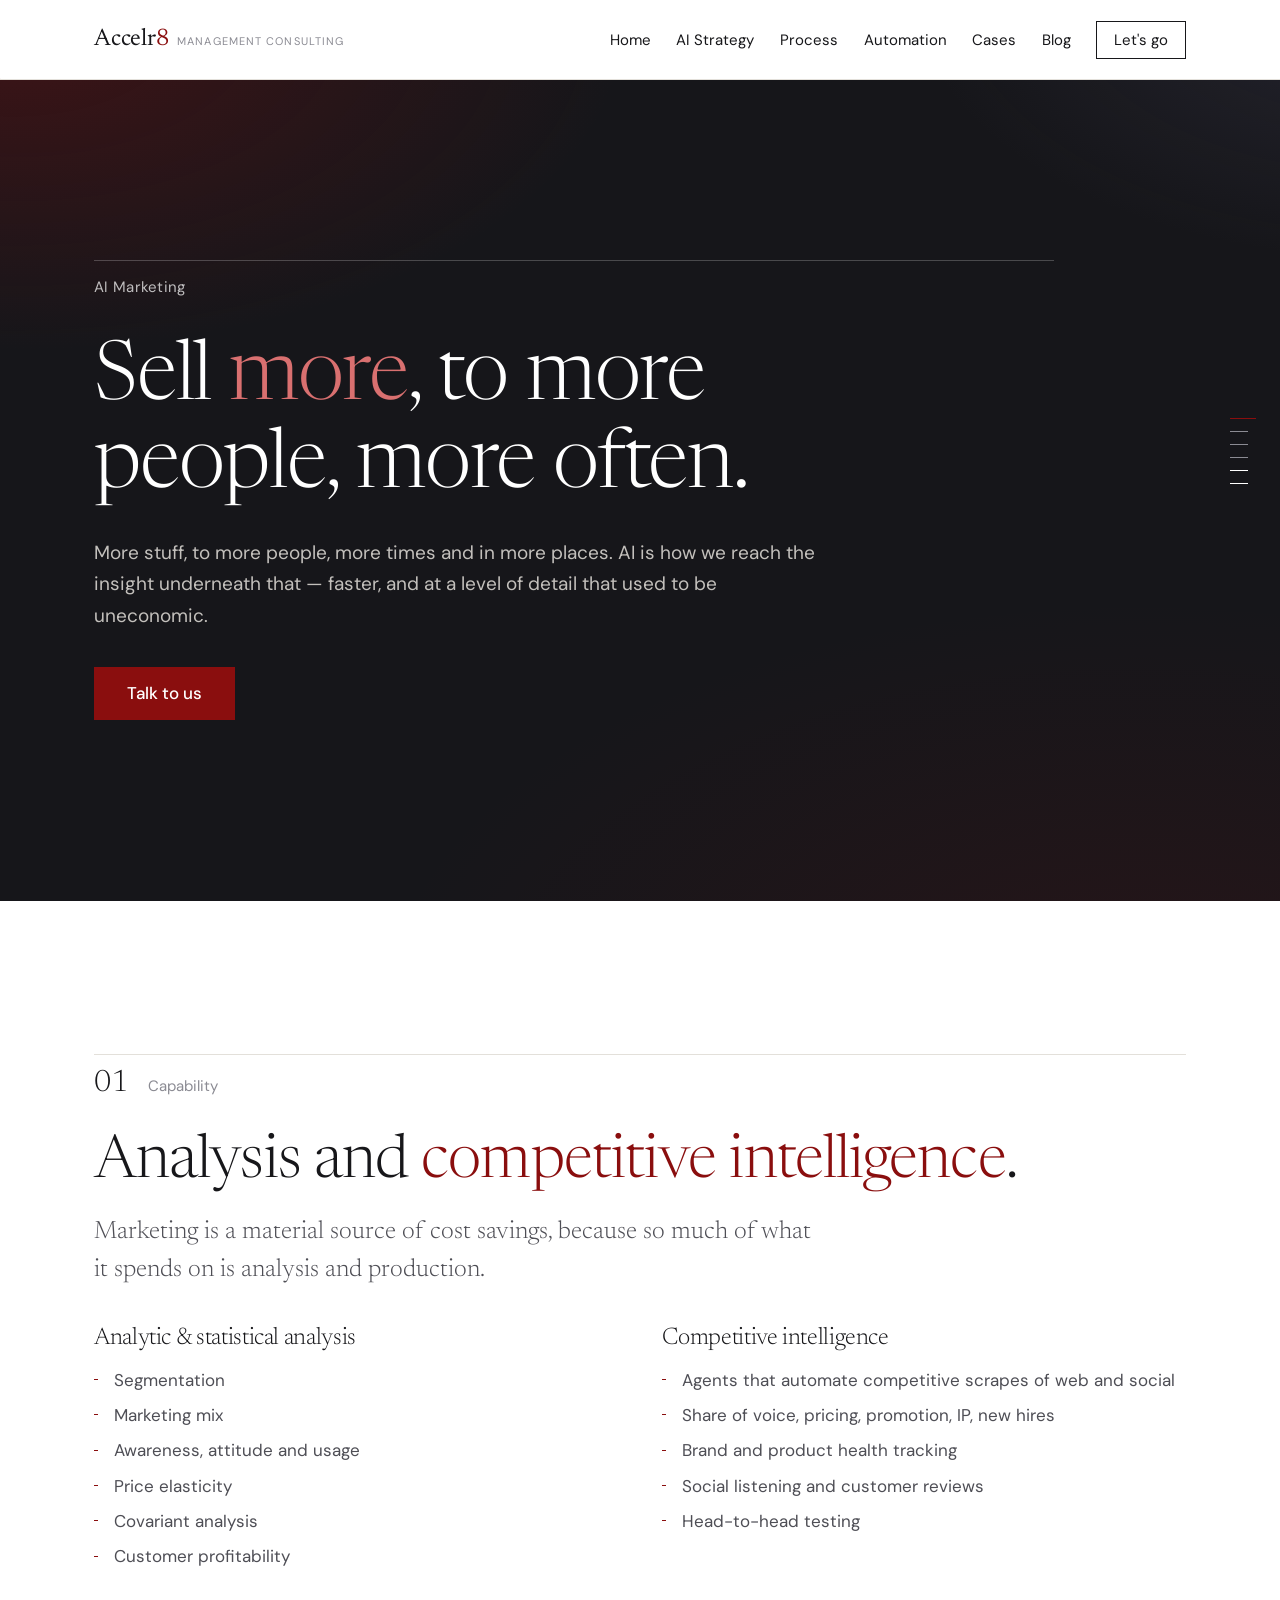
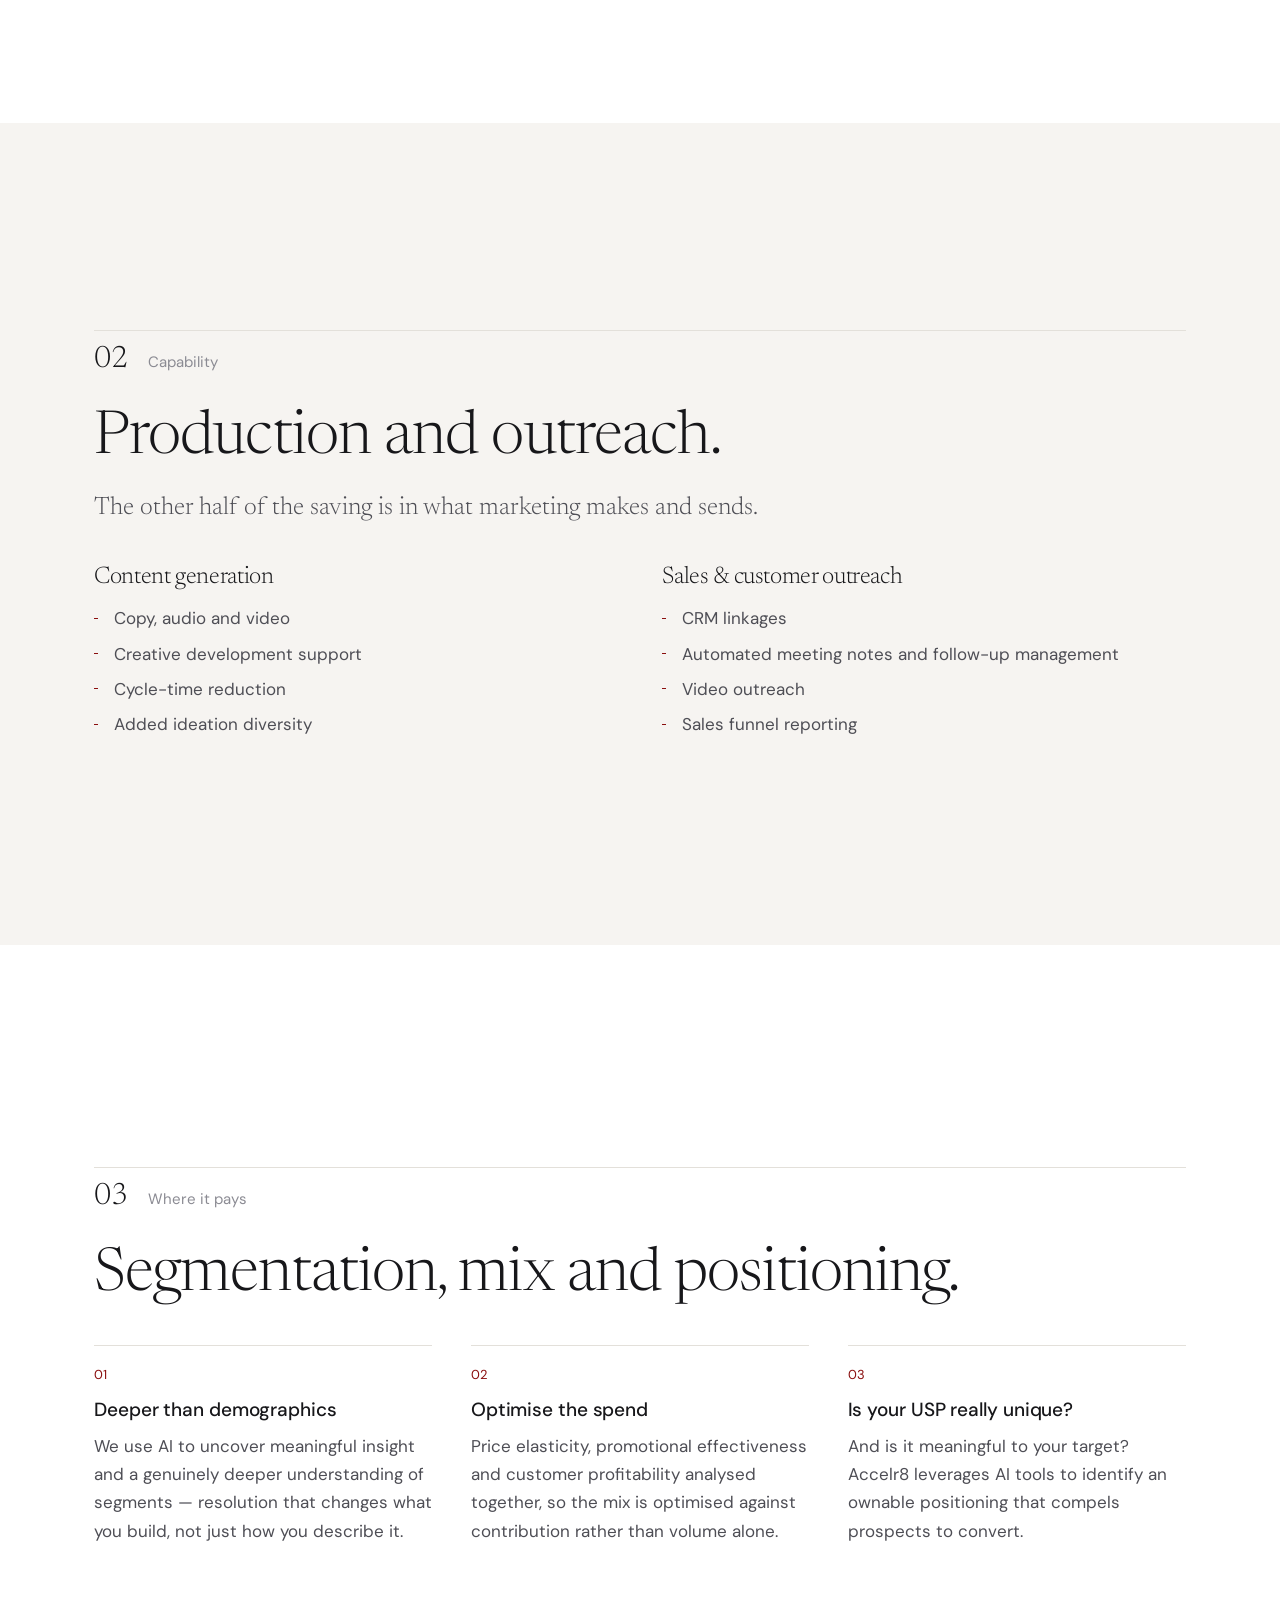
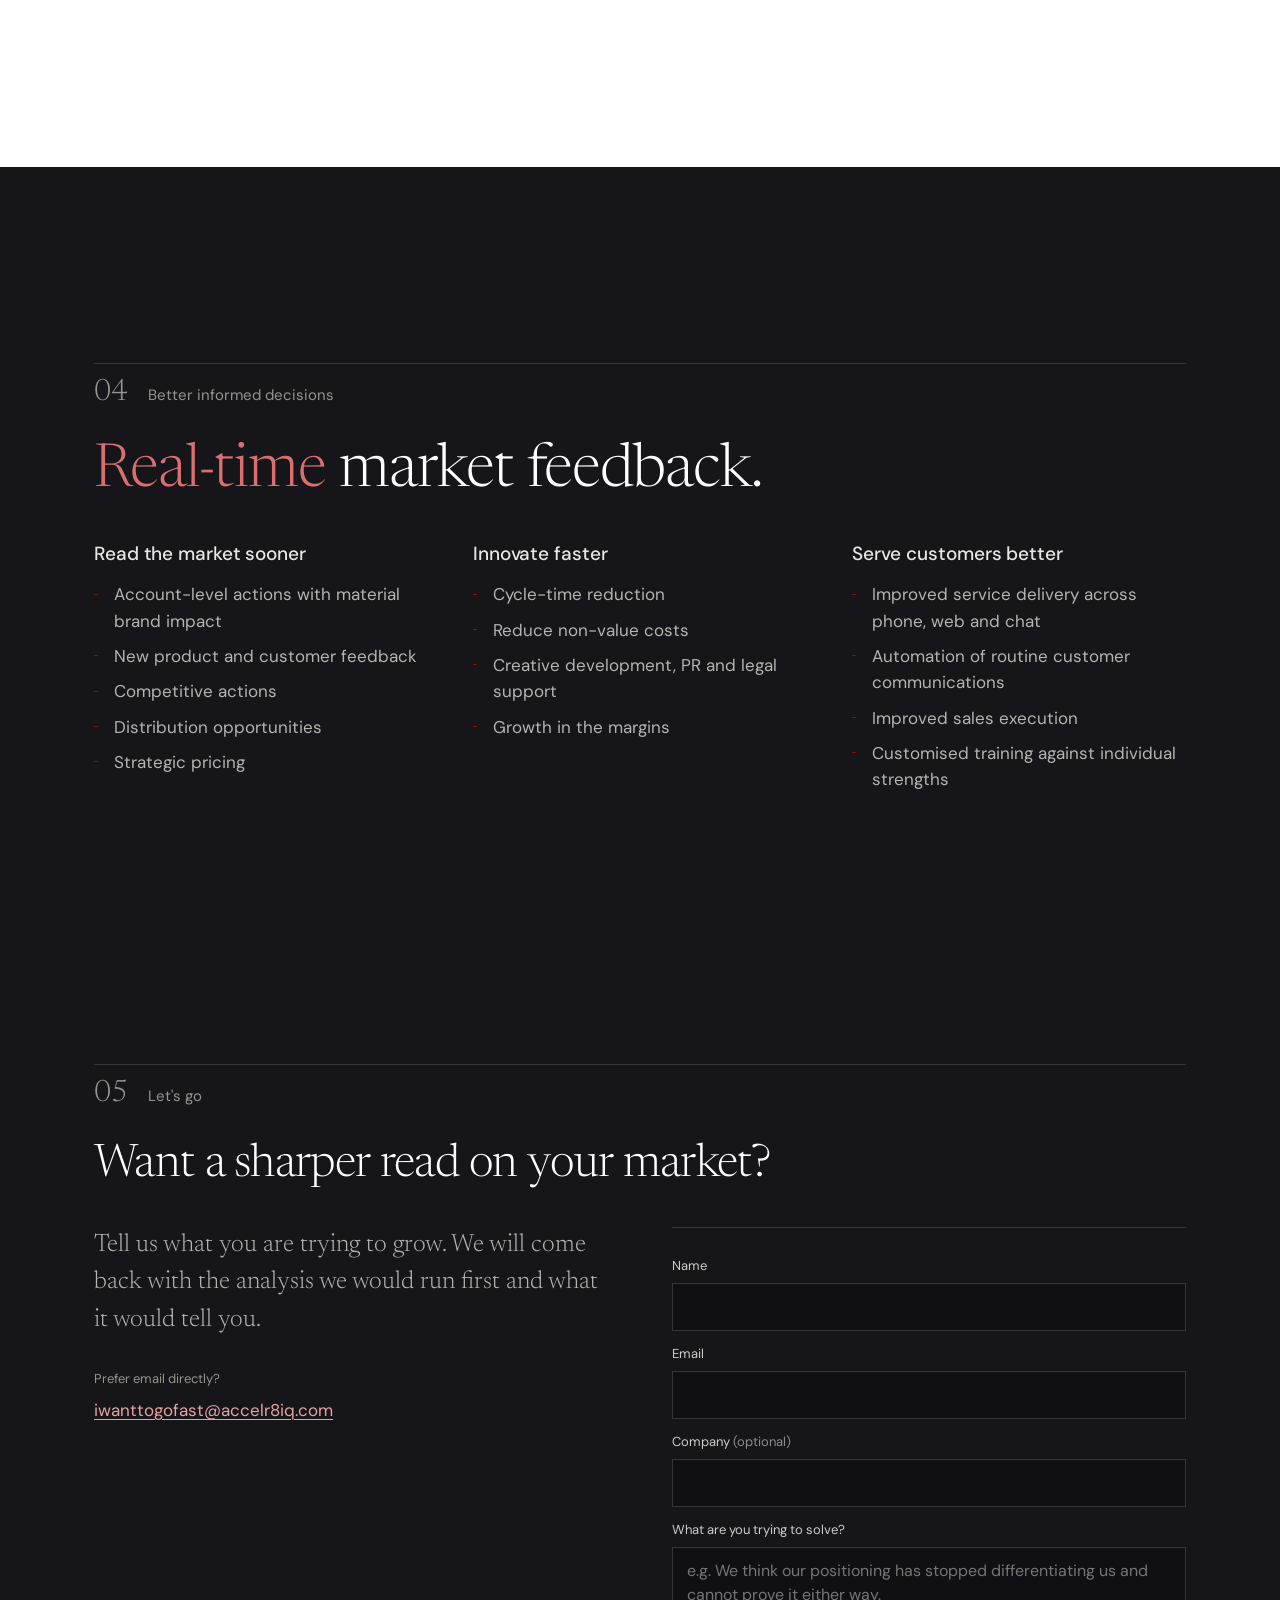
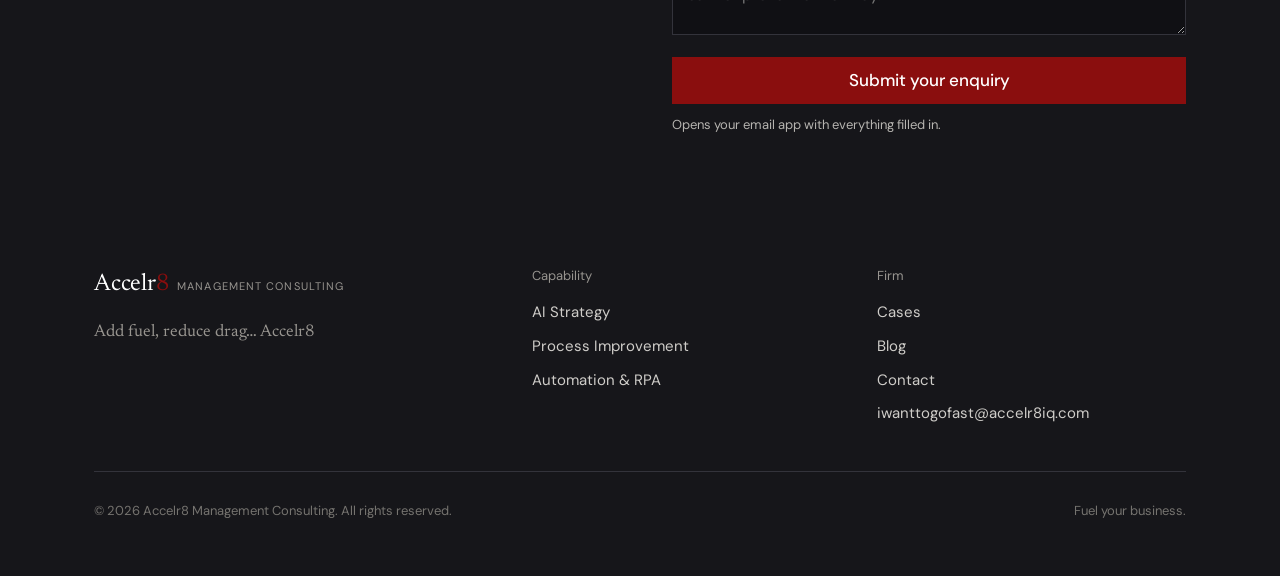
==== commit cd033649: "Apply client feedback and cut duplicated copy Homepage: Accelr8 becomes the headline, larger buttons" ====
--- a/ai-marketing.html
+++ b/ai-marketing.html
@@ -14,7 +14,7 @@
 <link rel="preconnect" href="https://fonts.googleapis.com" />
 <link rel="preconnect" href="https://fonts.gstatic.com" crossorigin />
 <link href="https://fonts.googleapis.com/css2?family=Newsreader:ital,opsz,wght@0,6..72,200..500;1,6..72,200..400&family=DM+Sans:wght@400;500&display=swap" rel="stylesheet" />
-<link rel="stylesheet" href="styles.css?v=1789754565" />
+<link rel="stylesheet" href="styles.css?v=1789758799" />
 </head>
 <body>
 <a class="skip-link" href="#main">Skip to content</a>
@@ -50,11 +50,10 @@
         <div class="hero-rule"><span>AI Marketing</span></div>
         <h1 class="d1">Sell <span class="hl">more</span>, to more people, more often.</h1>
         <p class="hero-lede">
-          Our marketing mission: help clients sell more, to more people, more
-          times and in more places. AI is how we reach the insight underneath
-          that &mdash; faster, and at a level of detail that used to be
-          uneconomic.
-        </p>
+            More stuff, to more people, more times and in more places. AI is how
+            we reach the insight underneath that &mdash; faster, and at a level of
+            detail that used to be uneconomic.
+          </p>
         <div class="actions">
           <a class="btn btn-primary" href="#contact">Talk to us</a>
         </div>
@@ -272,6 +271,6 @@
   </div>
 </footer>
 
-<script src="script.js?v=1789754565"></script>
+<script src="script.js?v=1789758799"></script>
 </body>
 </html>
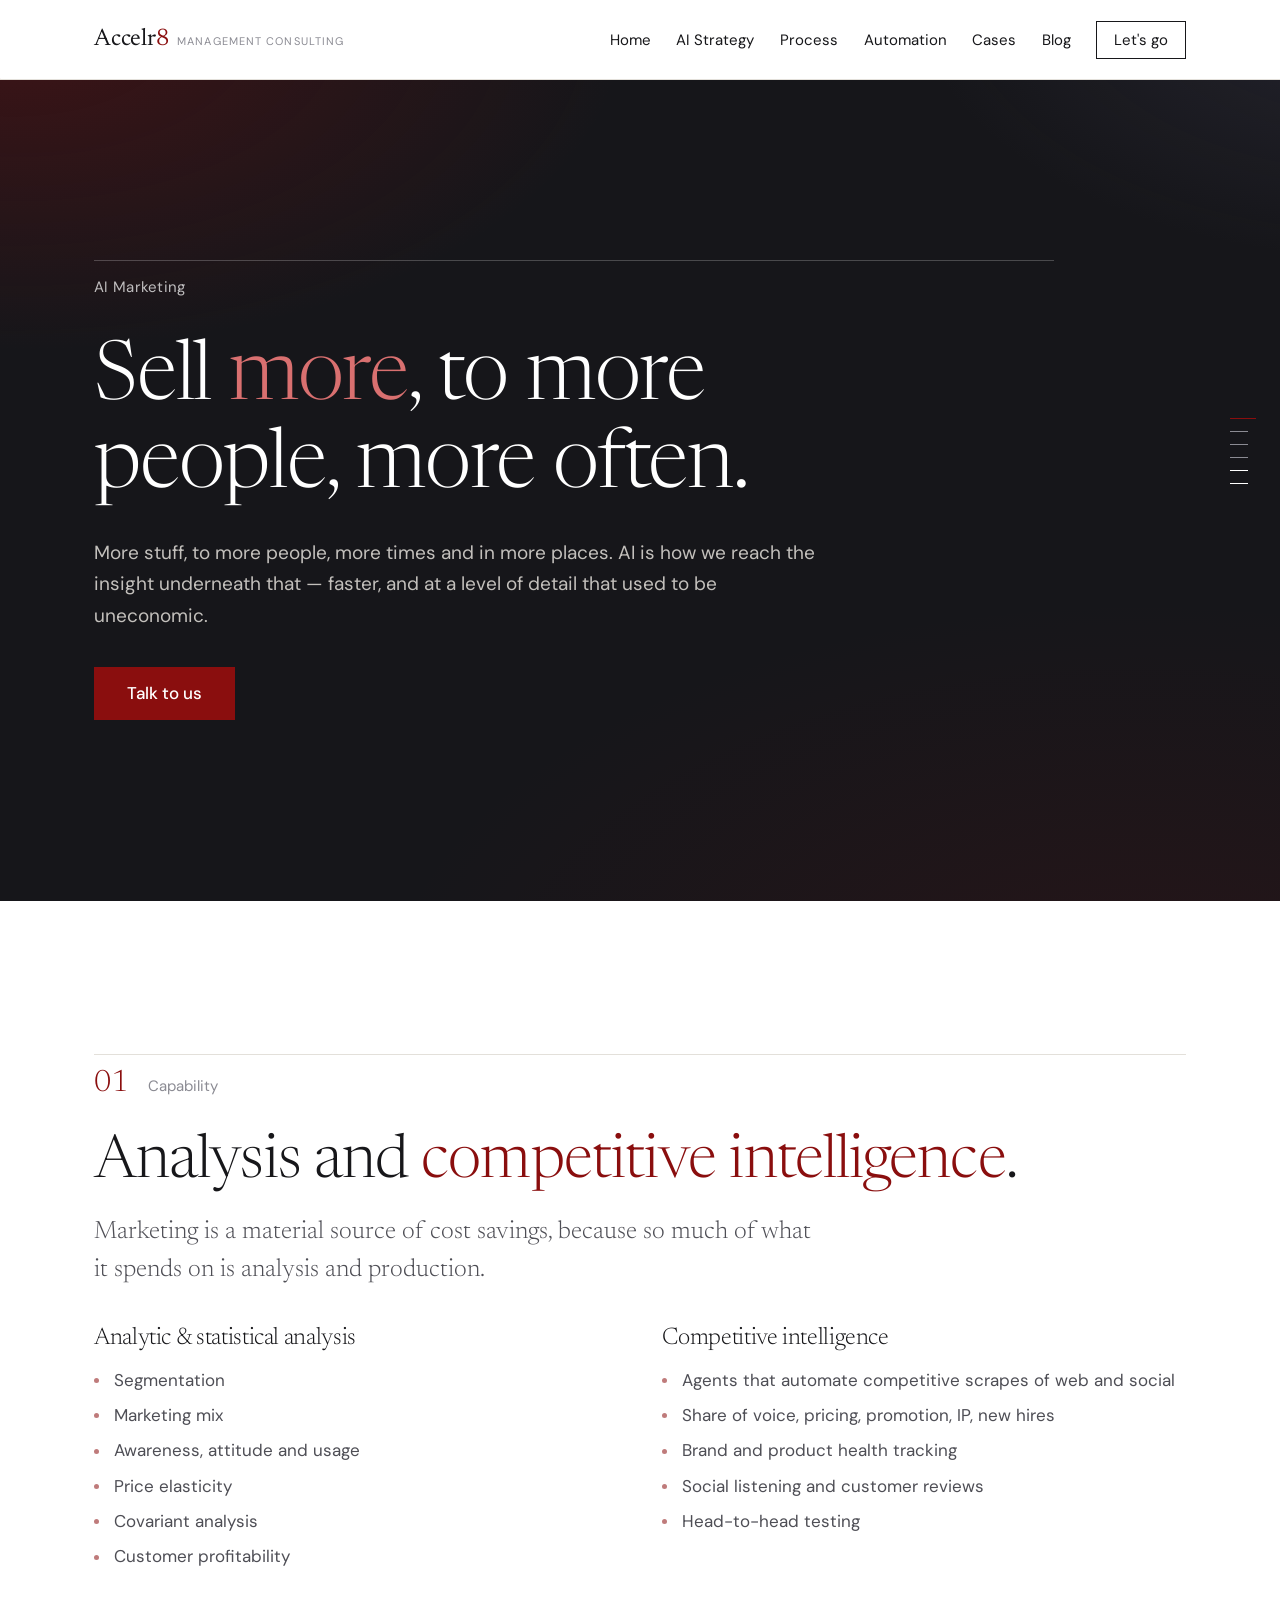
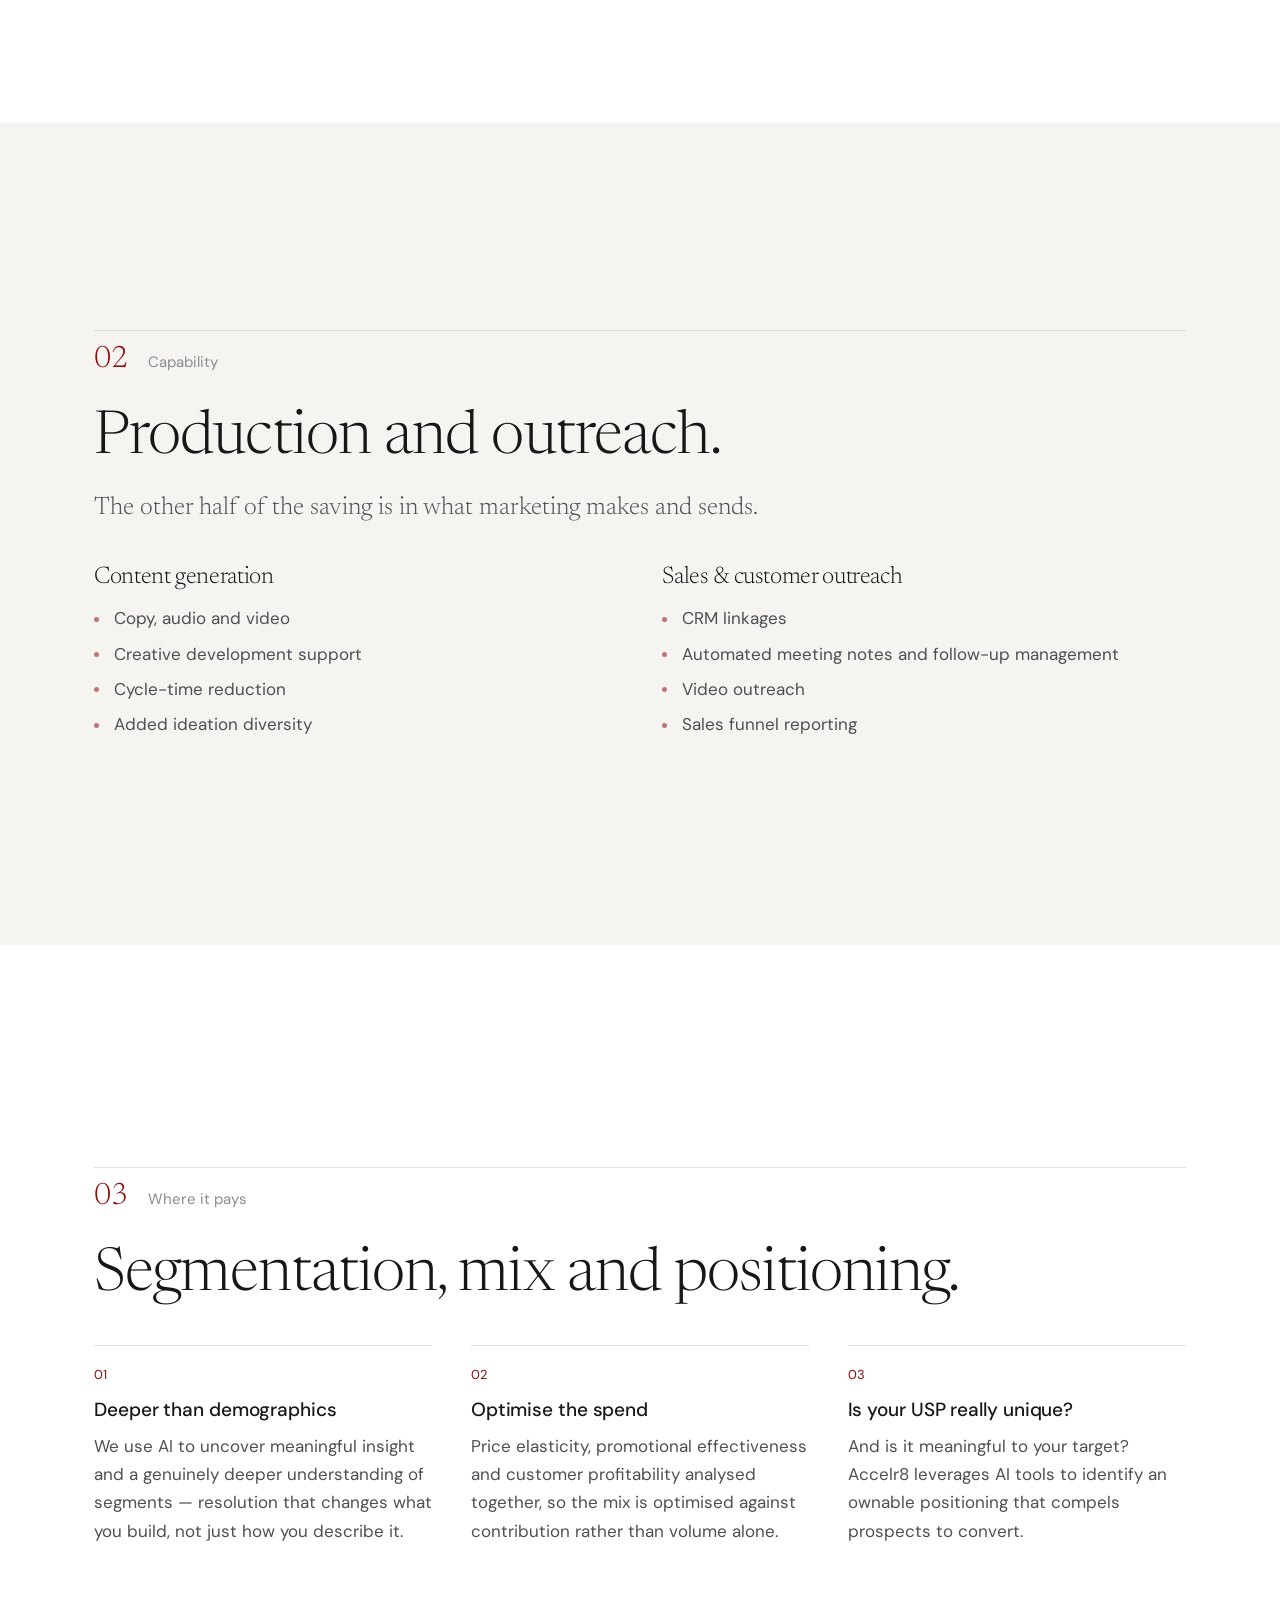
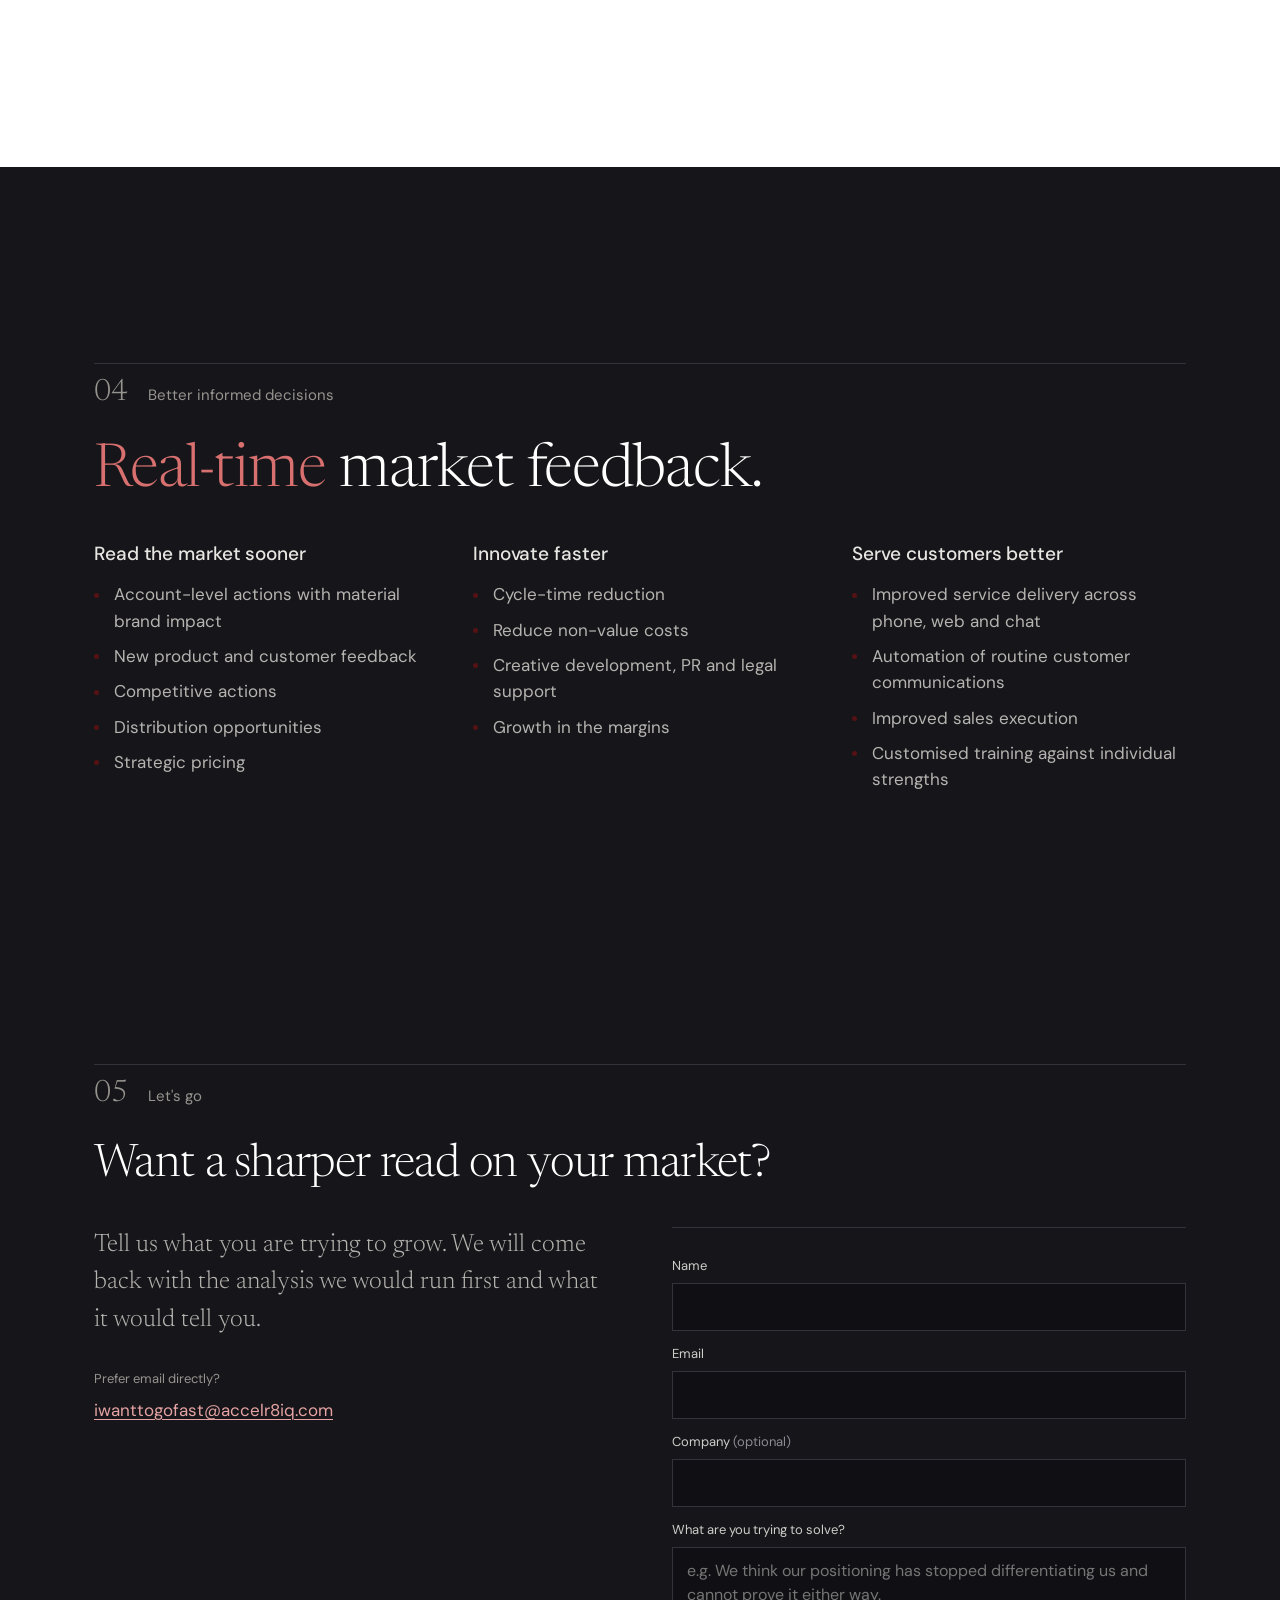
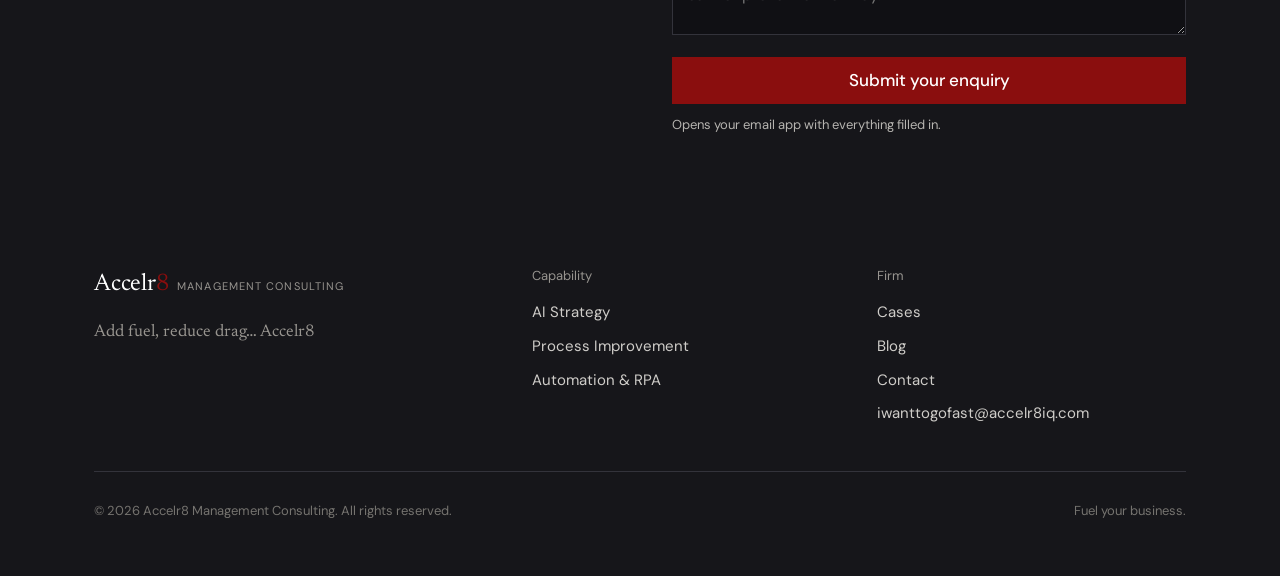
==== commit 280120bc: "Keep case sections on one screen after merging client imagery The client marks merged in from cases/" ====
--- a/ai-marketing.html
+++ b/ai-marketing.html
@@ -14,7 +14,7 @@
 <link rel="preconnect" href="https://fonts.googleapis.com" />
 <link rel="preconnect" href="https://fonts.gstatic.com" crossorigin />
 <link href="https://fonts.googleapis.com/css2?family=Newsreader:ital,opsz,wght@0,6..72,200..500;1,6..72,200..400&family=DM+Sans:wght@400;500&display=swap" rel="stylesheet" />
-<link rel="stylesheet" href="styles.css?v=1789758799" />
+<link rel="stylesheet" href="styles.css?v=1789759209" />
 </head>
 <body>
 <a class="skip-link" href="#main">Skip to content</a>
@@ -271,6 +271,6 @@
   </div>
 </footer>
 
-<script src="script.js?v=1789758799"></script>
+<script src="script.js?v=1789759209"></script>
 </body>
 </html>
--- a/styles.css
+++ b/styles.css
@@ -134,7 +134,7 @@
   border-top: 1px solid var(--line);
   margin-bottom: clamp(1.5rem, 3.5vh, 2.75rem);
 }
-.sec-n { font-family: var(--serif); font-size: clamp(1.5rem, 2.4vw, 2.1rem); font-weight: 300; line-height: 1; color: var(--accent); font-variant-numeric: tabular-nums; }
+.sec-n { font-family: var(--serif); font-size: clamp(1.5rem, 2.4vw, 2.1rem); font-weight: 300; line-height: 1; color: var(--crimson); font-variant-numeric: tabular-nums; }
 .sec-label { font-family: var(--sans); font-size: .9375rem; font-weight: 400; color: var(--ink-mute); }
 
 /* Every section header is the same shape: the statement runs the full
@@ -183,7 +183,7 @@
 /* Plain marker list */
 .marks { list-style: none; margin: .85rem 0 0; padding: 0; }
 .marks li { position: relative; padding-left: 1.25rem; margin-bottom: clamp(.35rem, 1vh, .6rem); color: var(--ink-soft); font-size: 1.0625rem; line-height: 1.55; }
-.marks li::before { content: ""; position: absolute; left: 0; top: .72em; width: 4px; height: 1px; background: var(--crimson); }
+.marks li::before { content: ""; position: absolute; left: 0; top: .66em; width: 5px; height: 5px; border-radius: 50%; background: var(--crimson); opacity: .55; }
 .marks li:last-child { margin-bottom: 0; }
 .band-night .marks li { color: #b6b4b0; }
 
@@ -372,6 +372,31 @@
 .case-results ul { list-style: none; margin: 0; padding: 0; }
 .case-results li { border-top: 1px solid var(--line); padding: clamp(.55rem,1.5vh,.8rem) 0; color: var(--ink); font-size: .9375rem; line-height: 1.5; }
 .case-results li:first-child { border-top: 0; padding-top: 0; }
+
+/* The client mark rides the section rule, opposite the index and label, so
+   identifying the client costs the header a hairline rather than a band. */
+.rule-top .case-mark {
+  margin-left: auto; align-self: center; flex: none;
+  height: clamp(28px, 3.8vh, 38px); width: auto;
+  /* The client logos ship on white. `multiply` drops that white into
+     whichever ground the section is on, so the mark reads as a mark and
+     not as a white box sitting on the warm wash. */
+  mix-blend-mode: multiply;
+}
+
+/* Supporting artefacts sit under the results in the narrow column. Ruled,
+   not boxed — a hairline, the image, then the caption, like every other
+   content pattern here. */
+.case-visual { margin-top: clamp(1.4rem, 3vh, 2.2rem); display: grid; gap: clamp(1.1rem, 2.6vh, 1.75rem); }
+.case-visual figure { margin: 0; border-top: 1px solid var(--line); padding-top: clamp(.7rem, 1.6vh, 1rem); }
+/* Intrinsic size, capped by the column — never upscaled. The artefacts come
+   in at whatever resolution the client shipped them at, and a small one
+   stretched to fill the column just reads as a soft image. */
+.case-visual img { display: block; width: auto; max-width: 100%; height: auto; }
+.case-visual figcaption { margin-top: .6rem; font-family: var(--sans); font-size: .8125rem; line-height: 1.5; color: var(--ink-mute); }
+/* Single column below 900px: the artefacts would otherwise run the full
+   measure and dwarf the copy they support. */
+@media (max-width: 899px) { .case-visual { max-width: 30rem; } }
 
 /* ---------- blog ---------- */
 
@@ -583,3 +608,164 @@
 @media (prefers-reduced-motion: reduce) {
   .hero-media video { animation: none; transform: none; }
 }
+
+/* =========================================================
+   Engagement timeline
+   Segment widths are proportional to how long each phase
+   takes, so the shape of the track carries information.
+
+   Every panel ships in the HTML. Without JavaScript all five
+   render, stacked and readable; the script only hides the
+   inactive ones and wires up the tabs.
+   ========================================================= */
+
+.track {
+  display: grid;
+  grid-template-columns: 2fr 1.2fr 2fr 2fr 1.4fr;   /* widths ∝ duration */
+  margin-top: clamp(2.25rem, 5vh, 3.5rem);
+}
+@media (max-width: 779px) { .track { grid-template-columns: 1fr 1fr; } }
+
+.tphase {
+  position: relative;
+  appearance: none; -webkit-appearance: none;
+  background: none; border: 0; border-radius: 0;
+  text-align: left; cursor: pointer; font: inherit; color: inherit;
+  padding: 1.6rem 1.75rem 0 0;
+}
+.tphase::after {                                   /* the rule for this segment */
+  content: ""; position: absolute; inset: 0 0 auto 0; height: 1px;
+  background: var(--line); transition: background-color .3s ease, height .3s ease;
+}
+.tphase:last-child::after {                        /* open-ended */
+  background: none; border-top: 1px dashed var(--line); height: 0;
+}
+.tphase[aria-selected="true"]::after { background: var(--crimson); height: 2px; }
+.tphase:last-child[aria-selected="true"]::after { border-top-color: var(--crimson); border-top-width: 2px; }
+
+.tphase::before {                                  /* marker, centred on the rule */
+  content: ""; position: absolute; left: 0; top: 0; z-index: 1;
+  width: 7px; height: 7px; border-radius: 50%;
+  background: var(--paper); box-shadow: inset 0 0 0 1px var(--line);
+  transform: translateY(-50%);
+  transition: box-shadow .3s ease, background-color .3s ease, width .3s ease, height .3s ease;
+}
+.tphase[aria-selected="true"]::before {
+  width: 11px; height: 11px;
+  background: var(--crimson); box-shadow: inset 0 0 0 1px var(--crimson);
+}
+.tphase:hover::before { box-shadow: inset 0 0 0 1px var(--crimson); }
+.tphase:focus-visible { outline: 2px solid var(--crimson); outline-offset: 5px; }
+
+.tphase .n {
+  display: block; font-size: .8125rem; color: var(--ink-mute);
+  font-variant-numeric: tabular-nums; transition: color .3s ease;
+}
+.tphase[aria-selected="true"] .n { color: var(--crimson); }
+.tphase .stage {
+  display: block; margin-top: .5rem;
+  font-family: var(--serif); font-weight: 300;
+  font-size: clamp(1.15rem, 1.6vw, 1.45rem); line-height: 1.1;
+  color: var(--ink-mute); white-space: nowrap; transition: color .3s ease;
+}
+.tphase[aria-selected="true"] .stage { color: var(--ink); }
+.tphase .dur {
+  display: block; margin-top: .45rem; font-size: .8125rem;
+  color: var(--ink-mute); white-space: nowrap;
+}
+
+/* ---- detail panel ----
+   Three columns: a large numeral that anchors the block, the statement and
+   its paragraph, then the facts. Height is reserved by script.js from the
+   tallest panel, so moving between phases never resizes the section. */
+
+.track-panels { margin-top: clamp(2.5rem, 6vh, 4.5rem); }
+
+.tpanel[hidden] { display: none; }
+.tpanel { display: grid; gap: clamp(1.5rem, 4vw, 3.5rem); align-items: start; }
+@media (min-width: 880px) { .tpanel { grid-template-columns: auto 1.35fr .85fr; } }
+
+.tpanel.is-entering { animation: tpanel-in .45s cubic-bezier(.22,.61,.36,1) both; }
+@keyframes tpanel-in { from { opacity: 0; transform: translateY(8px); } to { opacity: 1; transform: none; } }
+
+.tnum {
+  font-family: var(--serif); font-weight: 200;
+  font-size: clamp(3.5rem, 7vw, 6.5rem); line-height: .8;
+  letter-spacing: -.04em; color: var(--crimson); opacity: .16;
+  font-variant-numeric: tabular-nums;
+  margin-top: -.08em;
+}
+
+.tbody h3 {
+  font-family: var(--serif); font-weight: 300;
+  font-size: clamp(1.5rem, 2.6vw, 2.1rem); line-height: 1.2;
+  letter-spacing: -.01em; margin-bottom: 1rem; max-width: 24ch;
+  text-wrap: balance;
+}
+.tbody p { color: var(--ink-soft); max-width: 46ch; }
+
+.tmeta { padding-top: .35rem; }
+.tmeta dl { margin: 0; }
+.tmeta dt {
+  font-size: .8125rem; color: var(--ink-mute);
+  border-top: 1px solid var(--line); padding-top: .7rem; margin-top: 1.35rem;
+}
+.tmeta dl > dt:first-child { margin-top: 0; }
+.tmeta dd { margin: .4rem 0 0; font-size: 1.0625rem; color: var(--ink); line-height: 1.5; }
+
+@media (prefers-reduced-motion: reduce) {
+  .tphase::after, .tphase::before, .tphase .n, .tphase .stage { transition: none; }
+  .tpanel.is-entering { animation: none; }
+}
+/* The two densest sections on this page. Both are trimmed structurally —
+   padding and rhythm — rather than by cutting the detail they exist to carry. */
+#s-building .marks li { margin-bottom: .22rem; }
+#s-building .body-lg { font-size: 1.1875rem; }
+#s-building .sec-head { margin-bottom: clamp(1.1rem, 2.4vh, 1.9rem); }
+
+#s-engagement { padding-block: clamp(2.4rem, 5.6vh, 4.75rem); }
+#s-engagement .sec-head { margin-bottom: 0; }
+
+
+
+#s-engagement .tmeta .marks li { font-size: .9688rem; line-height: 1.45; }
+#s-engagement .tmeta dt { padding-top: .5rem; margin-top: .5rem; }
+
+/* =========================================================
+   Short desktop screens (1366x768 and similar)
+   The larger type scale is sized for a tall window. On a short
+   one it has to step back a notch, or sections stop fitting.
+   Tall screens keep the bigger sizes untouched.
+   ========================================================= */
+@media (min-width: 900px) and (max-height: 830px) {
+  :root {
+    --pad-section: clamp(1.5rem, 3.4vh, 2.9rem);
+    --gap-head:    clamp(.9rem, 2.2vh, 1.8rem);
+    --gap-grid:    clamp(1rem, 2.4vh, 2rem);
+  }
+  body { font-size: 1.0625rem; }
+  .d1 { font-size: clamp(2.5rem, 5vw, 4.2rem); }
+  .d2 { font-size: clamp(1.95rem, 3.6vw, 2.95rem); }
+  .d3 { font-size: clamp(1.5rem, 2.3vw, 2rem); }
+  .lede { font-size: clamp(1.15rem, 1.6vw, 1.38rem); }
+  .body-lg { font-size: 1.125rem; }
+  .t1 { font-size: 1.0938rem; }
+  .sec-n { font-size: clamp(1.2rem, 2vw, 1.65rem); }
+  .ruled-grid p, .marks li, .numbered p, .stages p { font-size: 1rem; }
+  .figure .cap { font-size: 1rem; }
+  .posts h3 { font-size: clamp(1.3rem, 2vw, 1.7rem); }
+  .tphase .stage { font-size: clamp(1.05rem, 1.5vw, 1.3rem); }
+  .tpanel h3 { font-size: clamp(1.25rem, 2vw, 1.6rem); }
+  #s-engagement { padding-block: clamp(1.9rem, 4.4vh, 3.5rem); }
+  #s-engagement .track { margin-top: clamp(1.6rem, 3.6vh, 2.5rem); }
+  #s-engagement .track-panels { margin-top: clamp(1.75rem, 4vh, 3rem); }
+  #s-engagement .tphase { padding-top: 1.25rem; }
+  .tnum { font-size: clamp(3rem, 6vw, 5.25rem); }
+  
+  #s-engagement .tpanel p + p { margin-top: .6em; }
+  .case-body p, .case-body li { font-size: 1rem; }
+  .case-results li { font-size: .9688rem; padding: .45rem 0; }
+}
+/* The client marks merged in from cases/client-imagery add a little height to
+   each case; trim the results list to keep every case on one screen. */
+.case-results li { padding: clamp(.45rem, 1.25vh, .68rem) 0; }
